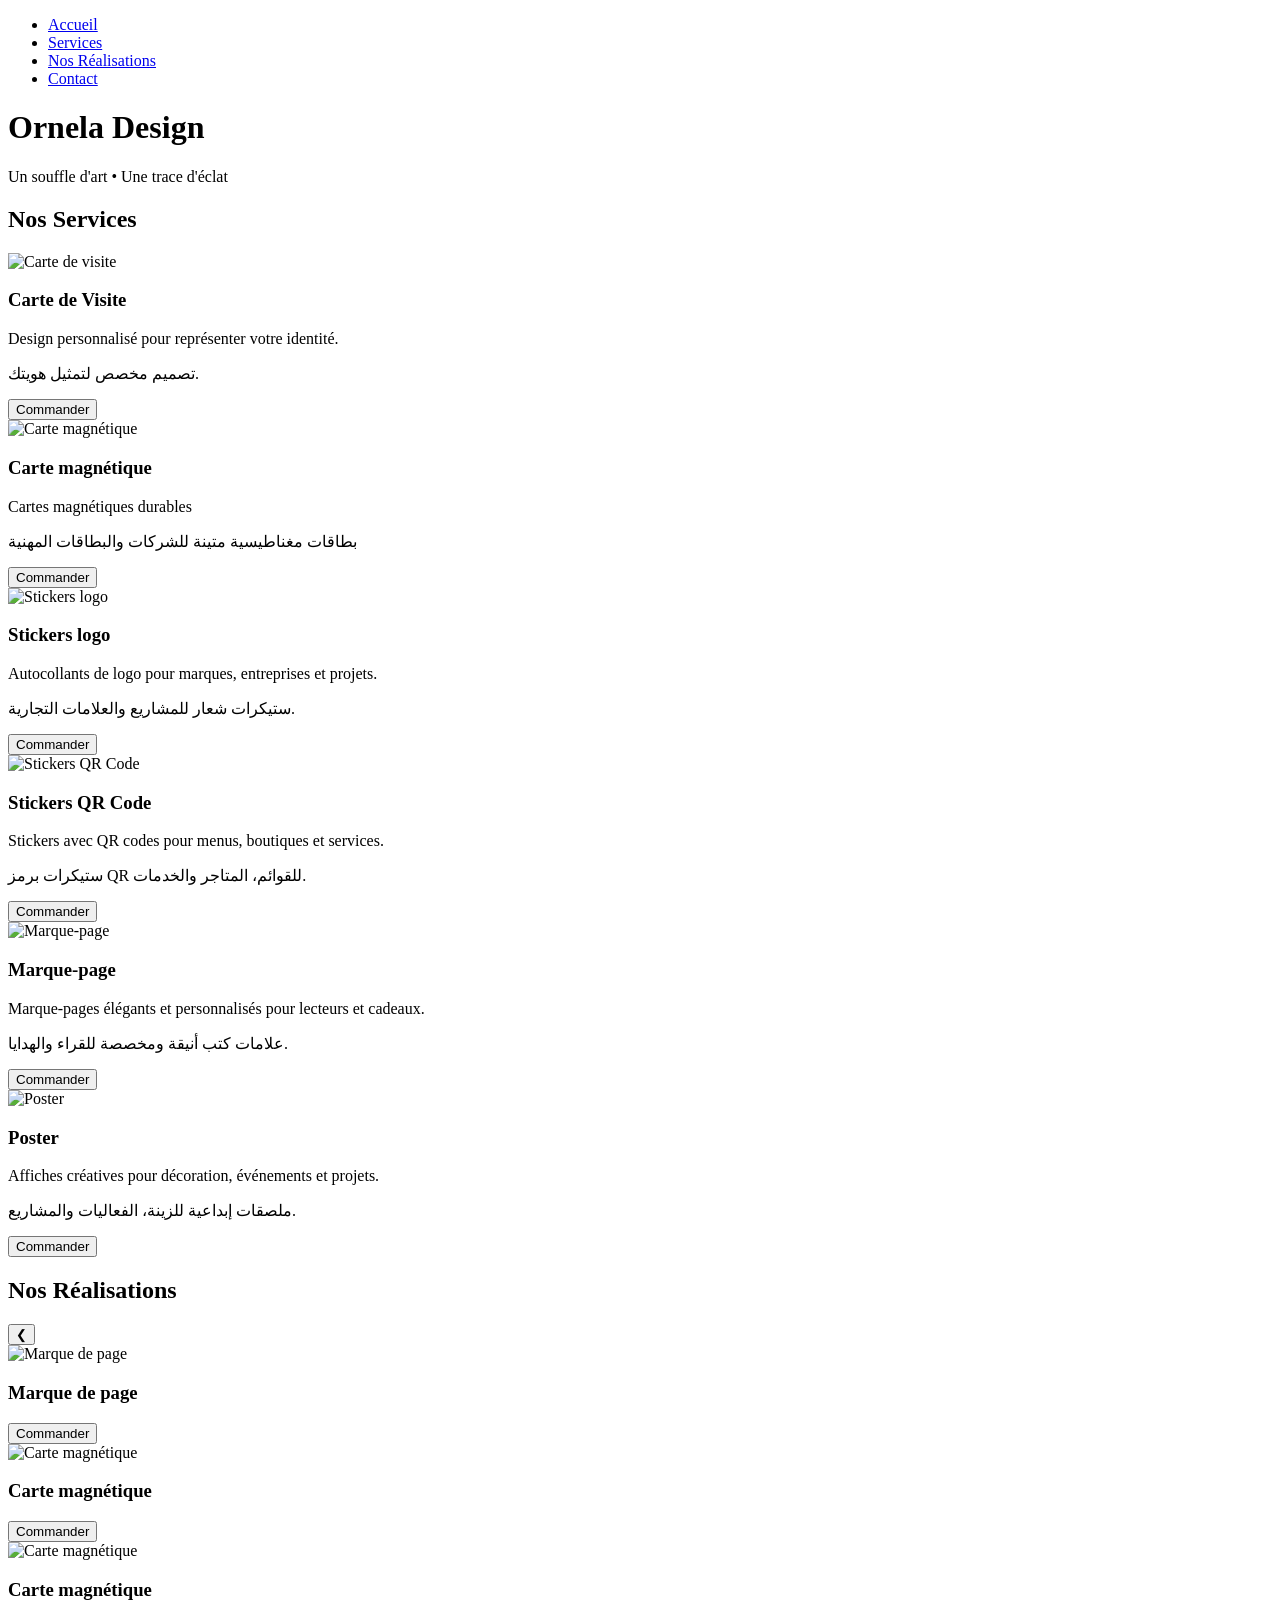
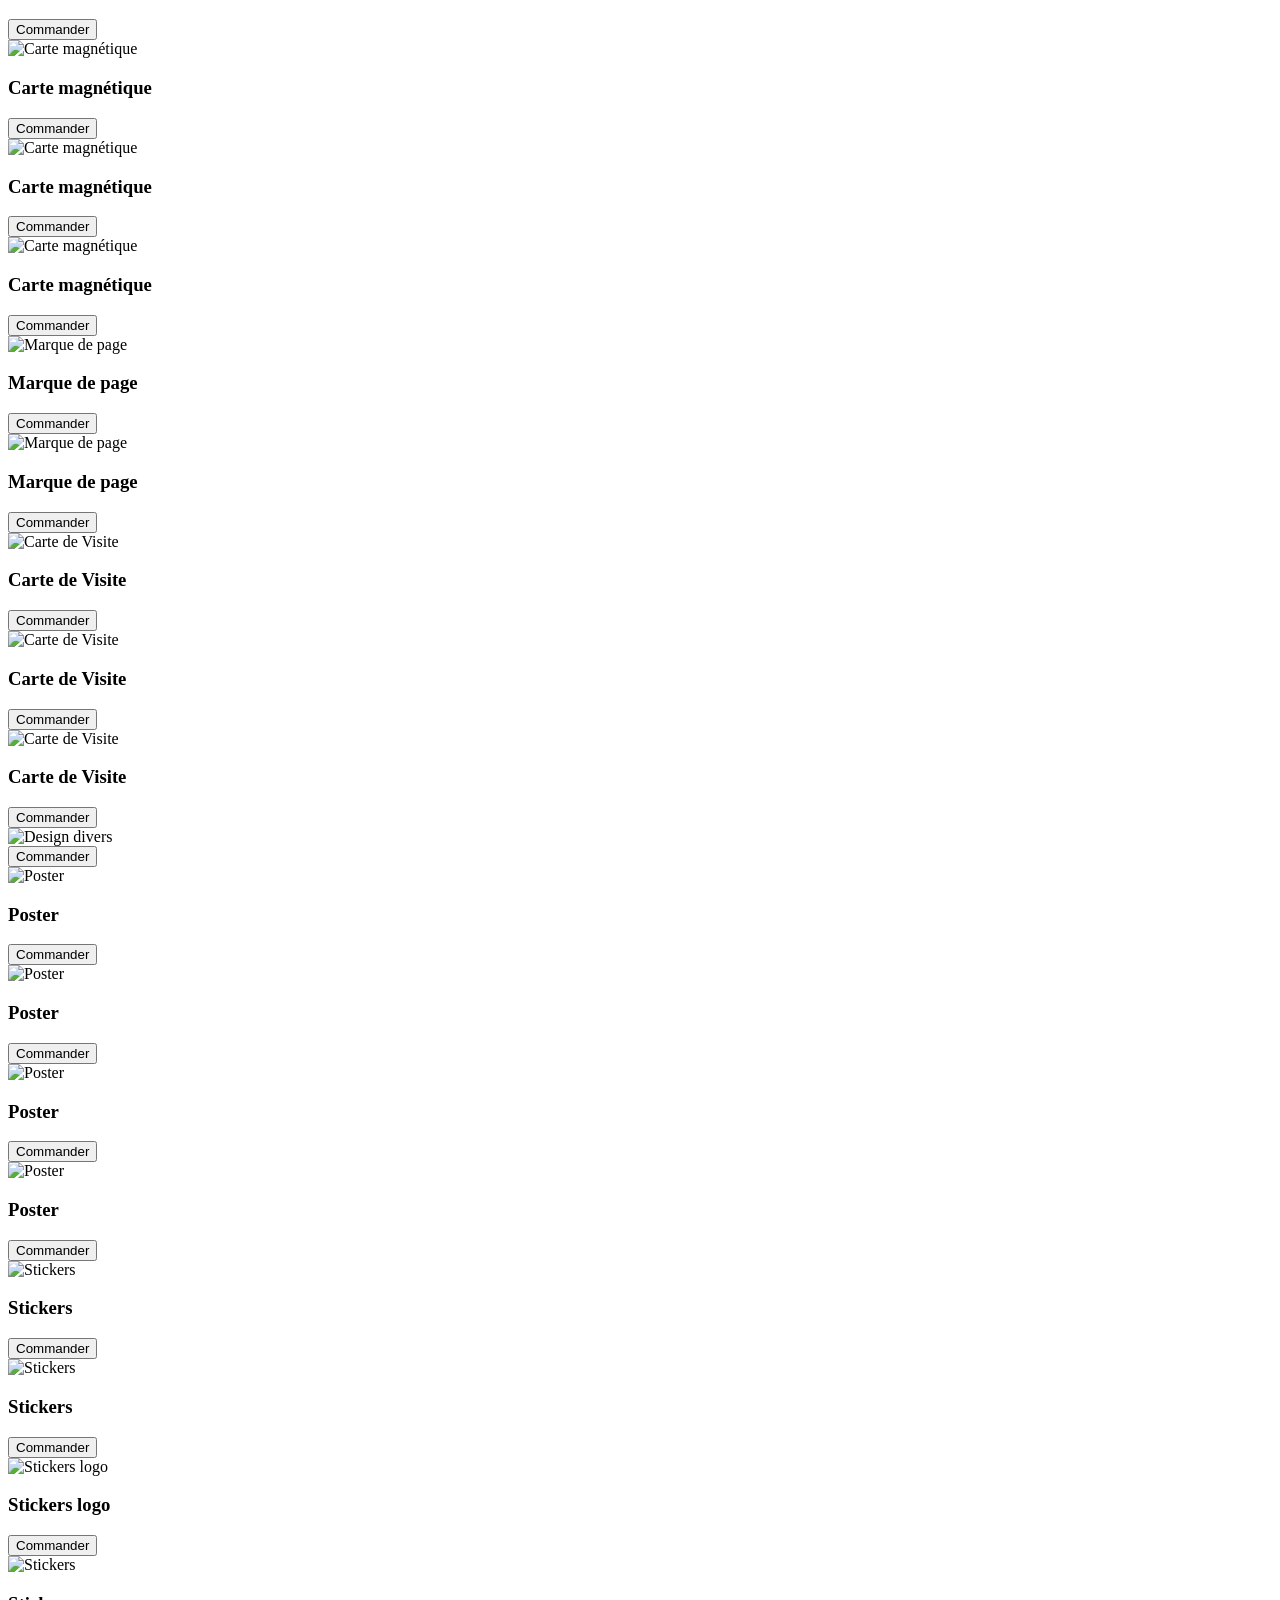
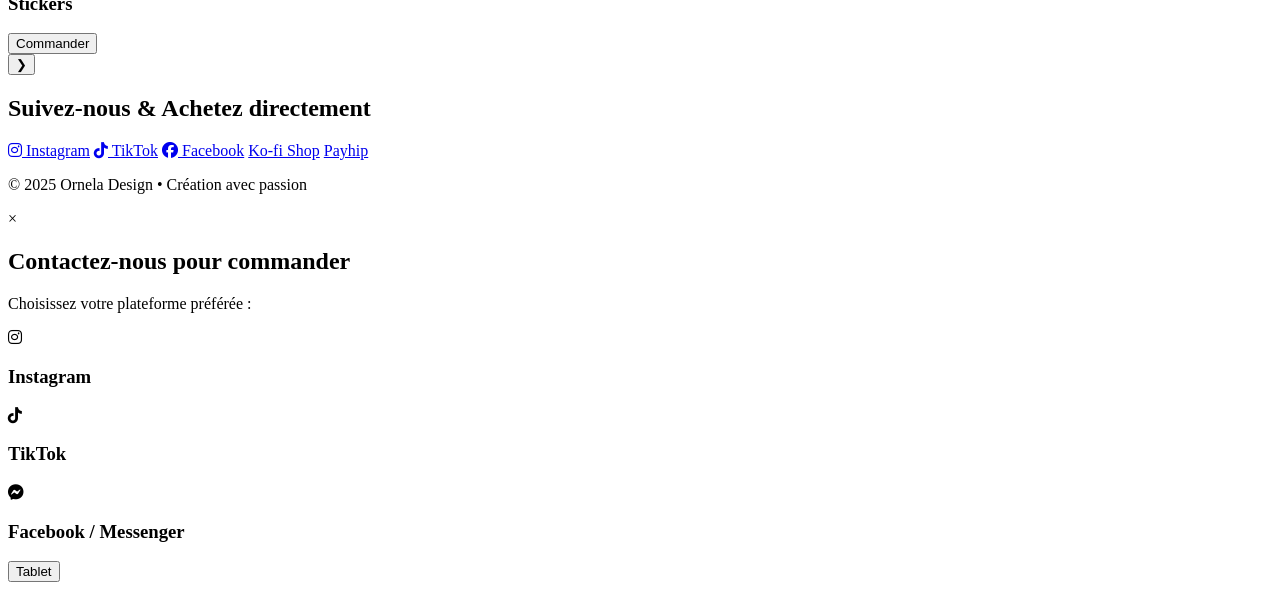
==== index.html @ 432e9a8a "Add files via upload" ====
<!DOCTYPE html>
<html lang="fr">
<head>
    <meta charset="UTF-8">

    <meta name="viewport" content="width=device-width, initial-scale=1.0">
    <title>Ornela Design</title>
    <link rel="icon" type="image/svg+xml" href="img/logo-icon.svg">
    <link rel="stylesheet" href="https://cdnjs.cloudflare.com/ajax/libs/font-awesome/6.5.1/css/all.min.css">
    <link href="https://fonts.googleapis.com/css2?family=Poppins:wght@300;400;500;600;700&display=swap" rel="stylesheet">
   <link href="assets/style.css" rel="stylesheet">
   <link href="assets/tablet.css" rel="stylesheet">

</head>
<body>

    <!-- Curseur personnalisé -->
    <div class="cursor"></div>
    <div class="cursor-follower"></div>

    <!-- Fond animé dynamique -->
    <div class="animated-bg">
        <div class="bubble"></div>
        <div class="bubble"></div>
        <div class="bubble"></div>
        <div class="bubble"></div>
        <div class="bubble"></div>
        <div class="bubble"></div>
        <div class="bubble"></div>
        <div class="bubble"></div>
    </div>

    <nav>
        <ul>
            <li><a href="#accueil">Accueil</a></li>
            <li><a href="#services">Services</a></li>
            <li><a href="#portfolio">Nos Réalisations</a></li>
            <li><a href="#contact">Contact</a></li>
        </ul>
    </nav>

    <header id="accueil">
        <div class="hero-content">
            <h1>Ornela Design</h1>
            <p>Un souffle d'art • Une trace d'éclat</p>
        </div>
    </header>

    <section id="services">
        <h2 class="section-title">Nos Services</h2>
        <div class="services-grid">
            <div class="service-card">
                <img src="img/carte.png" alt="Carte de visite">
                <h3>Carte de Visite</h3>
                <p>Design personnalisé pour représenter votre identité.</p>
                <p>تصميم مخصص لتمثيل هويتك.</p>
                <button class="order-btn-service" onclick="openOrder()">Commander</button>
            </div>
            <div class="service-card">
                <img src="img/5.png" alt="Carte magnétique">
                <h3>Carte magnétique</h3>
                <p>Cartes magnétiques durables</p>
                <p>بطاقات مغناطيسية متينة للشركات والبطاقات المهنية</p>
                <button class="order-btn-service" onclick="openOrder()">Commander</button>
            </div>
            <div class="service-card">
                <img src="img/20.png" alt="Stickers logo">
                <h3>Stickers logo</h3>
                <p>Autocollants de logo pour marques, entreprises et projets.</p>
                <p>ستيكرات شعار للمشاريع والعلامات التجارية.</p>
                <button class="order-btn-service" onclick="openOrder()">Commander</button>
            </div>
            <div class="service-card">
                <img src="img/13.png" alt="Stickers QR Code">
                <h3>Stickers QR Code</h3>
                <p>Stickers avec QR codes pour menus, boutiques et services.</p>
                <p>ستيكرات برمز QR للقوائم، المتاجر والخدمات.</p>
                <button class="order-btn-service" onclick="openOrder()">Commander</button>
            </div>
            <div class="service-card">
                <img src="img/9.png" alt="Marque-page">
                <h3>Marque-page</h3>
                <p>Marque-pages élégants et personnalisés pour lecteurs et cadeaux.</p>
                <p>علامات كتب أنيقة ومخصصة للقراء والهدايا.</p>
                <button class="order-btn-service" onclick="openOrder()">Commander</button>
            </div>
            <div class="service-card">
                <img src="img/16.png" alt="Poster">
                <h3>Poster</h3>
                <p>Affiches créatives pour décoration, événements et projets.</p>
                <p>ملصقات إبداعية للزينة، الفعاليات والمشاريع.</p>
                <button class="order-btn-service" onclick="openOrder()">Commander</button>
            </div>
        </div>
    </section>

    <section id="portfolio">
    <h2 class="section-title">Nos Réalisations</h2>
    <div class="portfolio-wrapper">
        <button class="slide-btn left" onclick="slideLeft()">❮</button>
        <div class="portfolio-container" id="portfolioContainer">
            
            <div class="gallery-item">
                <img src="img/10.png" alt="Marque de page">
                <div class="overlay">
                    <h3>Marque de page</h3>
                    <button class="order-btn" onclick="openOrder()">Commander</button>
                </div>
            </div>

            <div class="gallery-item">
                <img src="img/5.png" alt="Carte magnétique">
                <div class="overlay">
                    <h3>Carte magnétique</h3>
                    <button class="order-btn" onclick="openOrder()">Commander</button>
                </div>
            </div>

            <div class="gallery-item">
                <img src="img/4.png" alt="Carte magnétique">
                <div class="overlay">
                    <h3>Carte magnétique</h3>
                    <button class="order-btn" onclick="openOrder()">Commander</button>
                </div>
            </div>

            <div class="gallery-item">
                <img src="img/2.png" alt="Carte magnétique">
                <div class="overlay">
                    <h3>Carte magnétique</h3>
                    <button class="order-btn" onclick="openOrder()">Commander</button>
                </div>
            </div>

            <div class="gallery-item">
                <img src="img/6.png" alt="Carte magnétique">
                <div class="overlay">
                    <h3>Carte magnétique</h3>
                    <button class="order-btn" onclick="openOrder()">Commander</button>
                </div>
            </div>

            <div class="gallery-item">
                <img src="img/7.png" alt="Carte magnétique">
                <div class="overlay">
                    <h3>Carte magnétique</h3>
                    <button class="order-btn" onclick="openOrder()">Commander</button>
                </div>
            </div>

            <div class="gallery-item">
                <img src="img/8.png" alt="Marque de page">
                <div class="overlay">
                    <h3>Marque de page</h3>
                    <button class="order-btn" onclick="openOrder()">Commander</button>
                </div>
            </div>

            <div class="gallery-item">
                <img src="img/9.png" alt="Marque de page">
                <div class="overlay">
                    <h3>Marque de page</h3>
                    <button class="order-btn" onclick="openOrder()">Commander</button>
                </div>
            </div>

            <div class="gallery-item">
                <img src="img/17.png" alt="Carte de Visite">
                <div class="overlay">
                    <h3>Carte de Visite</h3>
                    <button class="order-btn" onclick="openOrder()">Commander</button>
                </div>
            </div>

            <div class="gallery-item">
                <img src="img/18.png" alt="Carte de Visite">
                <div class="overlay">
                    <h3>Carte de Visite</h3>
                    <button class="order-btn" onclick="openOrder()">Commander</button>
                </div>
            </div>

            <div class="gallery-item">
                <img src="img/3.png" alt="Carte de Visite">
                <div class="overlay">
                    <h3>Carte de Visite</h3>
                    <button class="order-btn" onclick="openOrder()">Commander</button>
                </div>
            </div>

            <div class="gallery-item">
                <img src="img/19.png" alt="Design divers">
                <div class="overlay">
                    <button class="order-btn" onclick="openOrder()">Commander</button>
                </div>
            </div>

            <div class="gallery-item">
                <img src="img/16.png" alt="Poster">
                <div class="overlay">
                    <h3>Poster</h3>
                    <button class="order-btn" onclick="openOrder()">Commander</button>
                </div>
            </div>

            <div class="gallery-item">
                <img src="img/22.png" alt="Poster">
                <div class="overlay">
                    <h3>Poster</h3>
                    <button class="order-btn" onclick="openOrder()">Commander</button>
                </div>
            </div>

            <div class="gallery-item">
                <img src="img/15.png" alt="Poster">
                <div class="overlay">
                    <h3>Poster</h3>
                    <button class="order-btn" onclick="openOrder()">Commander</button>
                </div>
            </div>

            <div class="gallery-item">
                <img src="img/11.png" alt="Poster">
                <div class="overlay">
                    <h3>Poster</h3>
                    <button class="order-btn" onclick="openOrder()">Commander</button>
                </div>
            </div>

            <div class="gallery-item">
                <img src="img/13.png" alt="Stickers">
                <div class="overlay">
                    <h3>Stickers</h3>
                    <button class="order-btn" onclick="openOrder()">Commander</button>
                </div>
            </div>

            <div class="gallery-item">
                <img src="img/14.png" alt="Stickers">
                <div class="overlay">
                    <h3>Stickers</h3>
                    <button class="order-btn" onclick="openOrder()">Commander</button>
                </div>
            </div>

            <div class="gallery-item">
                <img src="img/20.png" alt="Stickers logo">
                <div class="overlay">
                    <h3>Stickers logo</h3>
                    <button class="order-btn" onclick="openOrder()">Commander</button>
                </div>
            </div>

            <div class="gallery-item">
                <img src="img/21.png" alt="Stickers">
                <div class="overlay">
                    <h3>Stickers</h3>
                    <button class="order-btn" onclick="openOrder()">Commander</button>
                </div>
            </div>

        </div>
        <button class="slide-btn right" onclick="slideRight()">❯</button>
    </div>
</section>

    <!-- Section Réseaux sociaux + Boutiques (avant le footer) -->
    <section class="pre-footer">
        <h2 class="section-title">Suivez-nous & Achetez directement</h2>
        <div class="social-shops">
            <a href="https://instagram.com/orneladesign" target="_blank"><i class="fab fa-instagram"></i> Instagram</a>
            <a href="https://tiktok.com/@orneladesign" target="_blank"><i class="fab fa-tiktok"></i> TikTok</a>
            <a href="https://facebook.com/orneladesign" target="_blank"><i class="fab fa-facebook"></i> Facebook</a>
            <a href="https://ko-fi.com/orneladesign" target="_blank" class="shop-btn kofi">Ko-fi Shop</a>
            <a href="https://payhip.com/orneladesign" target="_blank" class="shop-btn payhip">Payhip</a>
        </div>
    </section>

    <footer id="contact">
        <p>© 2025 Ornela Design • Création avec passion</p>
    </footer>

    <!-- Modale de commande -->
    <div id="orderModal">
        <div class="modal-overlay" onclick="closeOrder()"></div>
        <div class="modal-content">
            <span class="close-modal" onclick="closeOrder()">×</span>
            <h2>Contactez-nous pour commander</h2>
            <p>Choisissez votre plateforme préférée :</p>
            <div class="social-grid">
                <div class="social-card" onclick="window.open('https://instagram.com/orneladesign', '_blank')">
                    <i class="fab fa-instagram"></i>
                    <h3>Instagram</h3>
                </div>
                <div class="social-card" onclick="window.open('https://tiktok.com/@orneladesign', '_blank')">
                    <i class="fab fa-tiktok"></i>
                    <h3>TikTok</h3>
                </div>
                <div class="social-card" onclick="window.open('https://m.me/orneladesign', '_blank')">
                    <i class="fab fa-facebook-messenger"></i>
                    <h3>Facebook / Messenger</h3>
                </div>
            </div>
        </div>
    </div>

    <!-- Boutons de preview responsive (optionnel) -->
 <button class="tablet-btn" id="toggleTablet">Tablet</button>

    <script src="assets/script.js"></script>
</body>
</html>
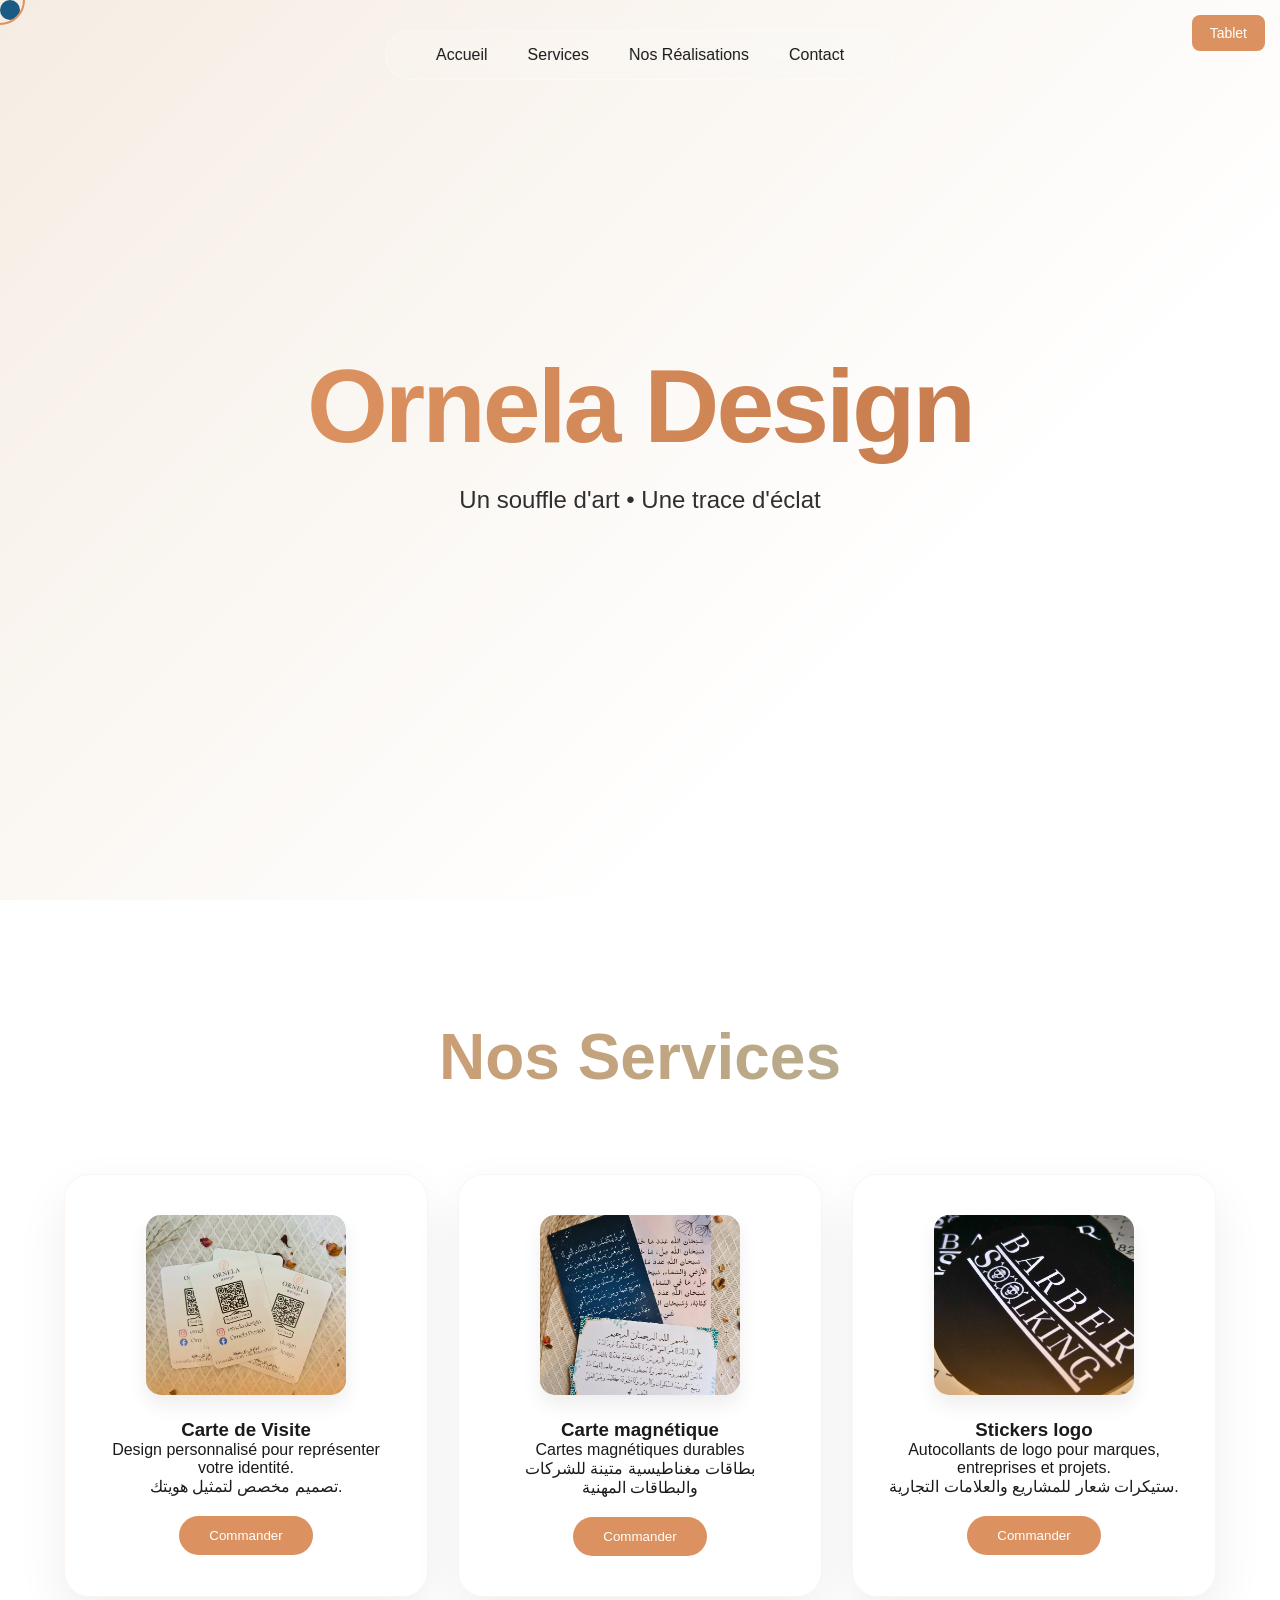
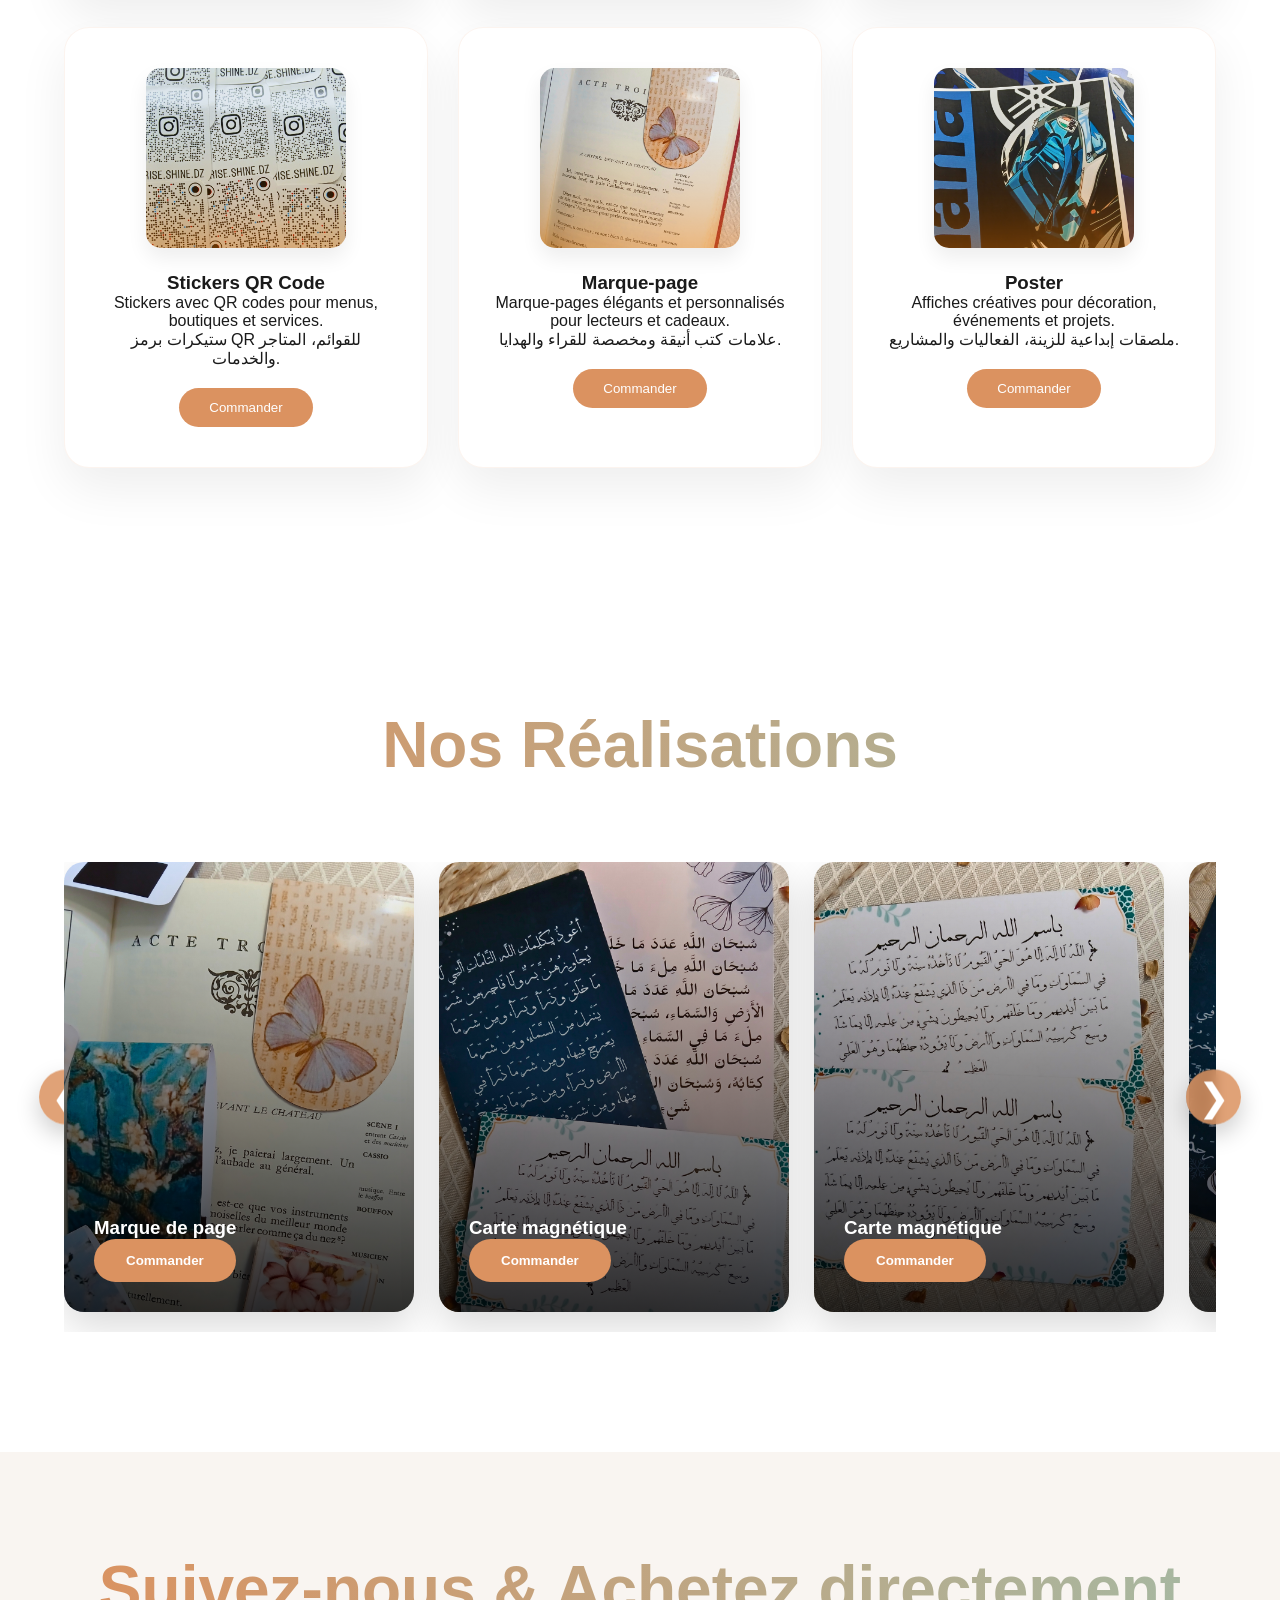
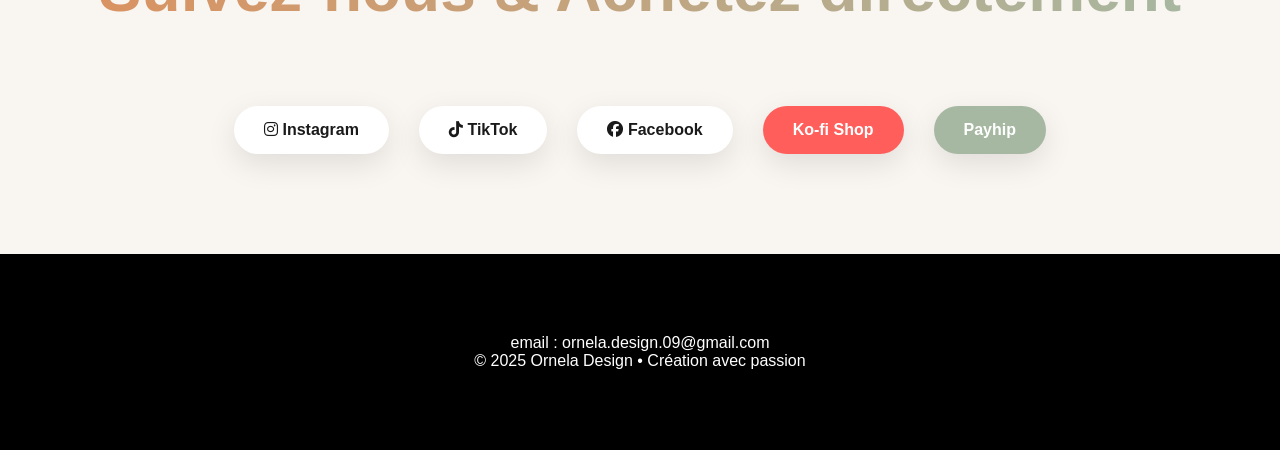
==== commit 4a316bb3: "index.html" ====
--- a/index.html
+++ b/index.html
@@ -268,15 +268,16 @@
     <section class="pre-footer">
         <h2 class="section-title">Suivez-nous & Achetez directement</h2>
         <div class="social-shops">
-            <a href="https://instagram.com/orneladesign" target="_blank"><i class="fab fa-instagram"></i> Instagram</a>
-            <a href="https://tiktok.com/@orneladesign" target="_blank"><i class="fab fa-tiktok"></i> TikTok</a>
-            <a href="https://facebook.com/orneladesign" target="_blank"><i class="fab fa-facebook"></i> Facebook</a>
+            <a href="https://www.instagram.com/ornela.design?igsh=MTNsM29qN3FxYmFqdA==" target="_blank"><i class="fab fa-instagram"></i> Instagram</a>
+            <a href="https://www.tiktok.com/@ornllo0?_r=1&_t=ZS-91Yr2eVnsJt" target="_blank"><i class="fab fa-tiktok"></i> TikTok</a>
+            <a href="https://www.facebook.com/profile.php?id=61583125166285" target="_blank"><i class="fab fa-facebook"></i> Facebook</a>
             <a href="https://ko-fi.com/orneladesign" target="_blank" class="shop-btn kofi">Ko-fi Shop</a>
-            <a href="https://payhip.com/orneladesign" target="_blank" class="shop-btn payhip">Payhip</a>
+            <a href="https://payhip.com/u1763258640984846728383" target="_blank" class="shop-btn payhip">Payhip</a>
         </div>
     </section>
 
     <footer id="contact">
+        <p>email : ornela.design.09@gmail.com</p>
         <p>© 2025 Ornela Design • Création avec passion</p>
     </footer>
 
@@ -288,15 +289,15 @@
             <h2>Contactez-nous pour commander</h2>
             <p>Choisissez votre plateforme préférée :</p>
             <div class="social-grid">
-                <div class="social-card" onclick="window.open('https://instagram.com/orneladesign', '_blank')">
+                <div class="social-card" onclick="window.open('https://www.instagram.com/ornela.design?igsh=MTNsM29qN3FxYmFqdA==', '_blank')">
                     <i class="fab fa-instagram"></i>
                     <h3>Instagram</h3>
                 </div>
-                <div class="social-card" onclick="window.open('https://tiktok.com/@orneladesign', '_blank')">
+                <div class="social-card" onclick="window.open('https://www.tiktok.com/@ornllo0?_r=1&_t=ZS-91Yr4Ai5Ui9', '_blank')">
                     <i class="fab fa-tiktok"></i>
                     <h3>TikTok</h3>
                 </div>
-                <div class="social-card" onclick="window.open('https://m.me/orneladesign', '_blank')">
+                <div class="social-card" onclick="window.open('https://www.facebook.com/profile.php?id=61583125166285', '_blank')">
                     <i class="fab fa-facebook-messenger"></i>
                     <h3>Facebook / Messenger</h3>
                 </div>
@@ -309,4 +310,5 @@
 
     <script src="assets/script.js"></script>
 </body>
-</html>+
+</html>
--- a/assets/style.css
+++ b/assets/style.css
@@ -0,0 +1,333 @@
+:root {
+    --bg: #fffefb;
+    --text: #1a1a1a;
+    --primary: #DB9260;
+    --light: #F5EDE3;
+    --green: #A6B8A2;
+    --dark: #000000;
+}
+
+* { margin: 0; padding: 0; box-sizing: border-box; }
+
+body {
+    font-family: 'Poppins', sans-serif;
+    background: #fff;
+    color: var(--text);
+    overflow-x: hidden;
+    cursor: none;
+    min-height: 100vh;
+    position: relative;
+}
+
+/* Fond animé dynamique */
+.animated-bg {
+    position: fixed;
+    top: 0; left: 0; width: 100%; height: 100%;
+    pointer-events: none;
+    z-index: -1;
+}
+.bubble {
+    position: absolute;
+    background: linear-gradient(135deg, rgba(219,146,96,0.1), rgba(166,184,162,0.1));
+    border-radius: 50%;
+    animation: float 15s infinite linear;
+}
+.bubble:nth-child(1) { width: 200px; height: 200px; left: 10%; animation-delay: 0s; }
+.bubble:nth-child(2) { width: 300px; height: 300px; left: 80%; animation-delay: 5s; }
+.bubble:nth-child(3) { width: 150px; height: 150px; left: 50%; animation-delay: 8s; }
+.bubble:nth-child(4) { width: 250px; height: 250px; left: 20%; animation-delay: 12s; }
+.bubble:nth-child(5) { width: 180px; height: 180px; left: 70%; animation-delay: 3s; }
+.bubble:nth-child(6) { width: 220px; height: 220px; left: 40%; animation-delay: 10s; }
+@keyframes float {
+    0% { transform: translateY(100vh) rotate(0deg); opacity: 0; }
+    10% { opacity: 1; }
+    90% { opacity: 1; }
+    100% { transform: translateY(-100px) rotate(360deg); opacity: 0; }
+}
+
+/* Curseur personnalisé */
+.cursor, .cursor-follower { position: fixed; pointer-events: none; z-index: 9999; }
+.cursor { width: 20px; height: 20px; background: var(--primary); border-radius: 50%; mix-blend-mode: difference; }
+.cursor-follower { width: 50px; height: 50px; border: 2px solid var(--primary); border-radius: 50%; transition: all 0.3s ease; transform: translate(-50%, -50%); }
+
+/* Header & Nav */
+header { height: 100vh; background: linear-gradient(135deg, #F5EDE3 0%, #fff 70%); display: flex; align-items: center; justify-content: center; text-align: center; }
+.hero-content h1 { font-size: 6.5rem; font-weight: 700; background: linear-gradient(90deg, var(--primary), #c87d4e); -webkit-background-clip: text; -webkit-text-fill-color: transparent; letter-spacing: -3px; }
+.hero-content p { font-size: 1.5rem; max-width: 700px; margin: 20px auto 40px; opacity: 0.9; }
+
+nav { position: fixed; top: 30px; left: 50%; transform: translateX(-50%); background: rgba(255,255,255,0.15); backdrop-filter: blur(20px); padding: 15px 50px; border-radius: 50px; z-index: 1000; border: 1px solid rgba(255,255,255,0.3); }
+nav ul { display: flex; gap: 40px; list-style: none; }
+nav a { color: var(--text); text-decoration: none; font-weight: 500; transition: 0.3s; }
+nav a:hover { color: var(--primary); }
+
+section { padding: 120px 5%; max-width: 1400px; margin: 0 auto; }
+.section-title { text-align: center; font-size: 4rem; margin-bottom: 80px; background: linear-gradient(90deg, var(--primary), var(--green)); -webkit-background-clip: text; -webkit-text-fill-color: transparent; }
+
+/* Services */
+.services-grid { display: grid; grid-template-columns: repeat(auto-fit, minmax(300px, 1fr)); gap: 30px; }
+.service-card { background: white; padding: 40px 30px; border-radius: 25px; text-align: center; box-shadow: 0 20px 50px rgba(0,0,0,0.07); transition: all 0.5s; border: 1px solid rgba(219,146,96,0.1); }
+.service-card:hover { transform: translateY(-20px) scale(1.03); box-shadow: 0 30px 80px rgba(219,146,96,0.2); }
+.service-card img { width: 100%; max-width: 200px; height: 180px; object-fit: cover; border-radius: 15px; margin-bottom: 20px; box-shadow: 0 10px 20px rgba(0,0,0,0.07); }
+.order-btn-service { margin-top: 20px; padding: 12px 30px; background: var(--primary); color: white; border: none; border-radius: 50px; cursor: pointer; }
+
+/* Portfolio */
+.portfolio-container { display: flex; gap: 25px; overflow-x: auto; scroll-behavior: smooth; padding-bottom: 20px; }
+.portfolio-container::-webkit-scrollbar { display: none; }
+.gallery-item { min-width: 350px; height: 450px; border-radius: 20px; overflow: hidden; position: relative; box-shadow: 0 15px 40px rgba(0,0,0,0.15); }
+.gallery-item img { width: 100%; height: 100%; object-fit: cover; transition: transform 0.8s ease; }
+.gallery-item:hover img { transform: scale(1.15); }
+.overlay { position: absolute; inset: 0; background: linear-gradient(transparent, rgba(0,0,0,0.8)); display: flex; flex-direction: column; justify-content: end; padding: 30px; color: white; }
+.order-btn { padding: 14px 32px; background: var(--primary); color: white; border: none; border-radius: 50px; font-weight: 600; cursor: pointer; align-self: flex-start; }
+
+/* Pre-footer réseaux + shops */
+.pre-footer { padding: 100px 5%; text-align: center; background: #f9f5f1; }
+.social-shops { display: flex; justify-content: center; gap: 30px; flex-wrap: wrap; margin-top: 40px; }
+.social-shops a { padding: 15px 30px; background: white; border-radius: 50px; text-decoration: none; color: var(--text); font-weight: 600; box-shadow: 0 10px 30px rgba(0,0,0,0.1); transition: 0.3s; }
+.social-shops a:hover { transform: translateY(-10px); }
+.shop-btn.kofi { background: #FF5E5B; color: white; }
+.shop-btn.payhip { background: #A6B8A2; color: white; }
+
+/* Footer */
+footer { background: var(--dark); color: white; text-align: center; padding: 80px 5%; }
+
+/* Modale */
+#orderModal { position: fixed; top: 0; left: 0; width: 100%; height: 100%; background: rgba(0,0,0,0.9); z-index: 9999; display: none; align-items: center; justify-content: center; }
+.modal-overlay { position: absolute; inset: 0; }
+.modal-content { background: white; padding: 60px; border-radius: 30px; text-align: center; position: relative; max-width: 500px; width: 90%; }
+.close-modal { position: absolute; top: 20px; right: 30px; font-size: 3rem; cursor: pointer; }
+.social-grid { display: grid; grid-template-columns: 1fr 1fr 1fr; gap: 20px; margin-top: 40px; }
+.social-card { padding: 30px; background: #f8f8f8; border-radius: 20px; cursor: pointer; transition: 0.3s; }
+.social-card:hover { background: var(--primary); color: white; transform: translateY(-10px); }
+.social-card i { font-size: 3rem; margin-bottom: 15px; }
+
+/* Boutons preview responsive */
+.preview-controls {
+    position: fixed;
+    bottom: 20px;
+    right: 20px;
+    background: white;
+    padding: 10px;
+    border-radius: 50px;
+    box-shadow: 0 10px 30px rgba(0,0,0,0.2);
+    z-index: 10000;
+}
+.preview-controls button {
+    padding: 8px 15px;
+    margin: 0 5px;
+    border: none;
+    background: var(--primary);
+    color: white;
+    border-radius: 30px;
+    cursor: pointer;
+}
+
+/* Responsive */
+@media (max-width: 768px) {
+    .hero-content h1 { font-size: 4rem; }
+    .section-title { font-size: 3rem; }
+    nav ul { gap: 20px; font-size: 0.9rem; }
+    .gallery-item { min-width: 280px; height: 350px; }
+}
+/* Bouton version tablette (placer en haut à droite) */
+.tablet-btn {
+    position: fixed;     
+    top: 15px;           
+    right: 15px;       
+    padding: 10px 18px;
+    background: #DB9260;  
+    color: white;
+    border: none;
+    border-radius: 8px;
+    font-size: 14px;
+    cursor: pointer;
+    z-index: 9999;       
+    transition: 0.3s ease;
+}
+
+.tablet-btn:hover {
+    opacity: 0.9;
+}
+
+/* ================================
+   TABLET MODE 
+   ================================ */
+body.tablet-mode .hero-content h1 {
+    font-size: 4rem;
+}
+
+body.tablet-mode .hero-content p {
+    font-size: 1.2rem;
+    max-width: 600px;
+}
+
+body.tablet-mode nav {
+    padding: 12px 35px;
+}
+
+body.tablet-mode nav ul {
+    gap: 20px;
+    font-size: 0.9rem;
+}
+
+body.tablet-mode section {
+    padding: 80px 5%;
+}
+
+body.tablet-mode .section-title {
+    font-size: 3rem;
+    margin-bottom: 60px;
+}
+
+/* Services */
+body.tablet-mode .services-grid {
+    grid-template-columns: repeat(auto-fit, minmax(250px, 1fr));
+    gap: 25px;
+}
+
+body.tablet-mode .service-card {
+    padding: 30px 20px;
+}
+
+body.tablet-mode .service-card img {
+    max-width: 160px;
+    height: 150px;
+}
+
+/* Portfolio */
+body.tablet-mode .portfolio-container {
+    gap: 20px;
+    padding-bottom: 15px;
+}
+
+body.tablet-mode .gallery-item {
+    min-width: 280px;
+    height: 350px;
+}
+
+body.tablet-mode .overlay {
+    padding: 20px;
+}
+
+body.tablet-mode .order-btn {
+    padding: 12px 28px;
+    font-size: 0.9rem;
+}
+
+/* Pre-footer */
+body.tablet-mode .pre-footer {
+    padding: 70px 5%;
+}
+
+body.tablet-mode .social-shops {
+    gap: 20px;
+}
+
+body.tablet-mode .social-shops a {
+    padding: 12px 25px;
+    font-size: 0.9rem;
+}
+
+/* Footer */
+body.tablet-mode footer {
+    padding: 60px 5%;
+}
+
+/* Modale */
+body.tablet-mode .modal-content {
+    padding: 40px;
+    max-width: 420px;
+}
+
+body.tablet-mode .close-modal {
+    font-size: 2.5rem;
+}
+
+body.tablet-mode .social-grid {
+    grid-template-columns: 1fr 1fr;
+    gap: 15px;
+}
+
+body.tablet-mode .social-card {
+    padding: 20px;
+}
+
+body.tablet-mode .social-card i {
+    font-size: 2.5rem;
+}
+
+/* Preview Controls */
+body.tablet-mode .preview-controls {
+    bottom: 15px;
+    right: 15px;
+    padding: 8px;
+}
+
+body.tablet-mode .preview-controls button {
+    padding: 6px 12px;
+    font-size: 0.85rem;
+}
+/* Wrapper du portfolio */
+.portfolio-wrapper {
+    position: relative;
+    display: flex;
+    align-items: center;
+}
+
+/* Boutons de navigation */
+.slide-btn {
+    position: absolute;
+    top: 50%;
+    transform: translateY(-50%);
+    background: rgba(219,146,96,0.85);
+    color: white;
+    border: none;
+    font-size: 2.4rem;
+    width: 55px;
+    height: 55px;
+    border-radius: 50%;
+    cursor: pointer;
+    display: flex;
+    align-items: center;
+    justify-content: center;
+    box-shadow: 0 10px 25px rgba(0,0,0,0.2);
+    transition: 0.25s ease;
+    backdrop-filter: blur(6px);
+}
+
+/* Effet au hover */
+.slide-btn:hover {
+    transform: translateY(-50%) scale(1.15);
+    background: var(--primary);
+}
+
+/* Bouton gauche */
+.slide-btn.left {
+    left: -25px;
+}
+
+/* Bouton droit */
+.slide-btn.right {
+    right: -25px;
+}
+
+/* Responsive : tablette */
+@media (max-width: 900px) {
+    .slide-btn {
+        width: 45px;
+        height: 45px;
+        font-size: 1.8rem;
+    }
+    .slide-btn.left { left: -10px; }
+    .slide-btn.right { right: -10px; }
+}
+
+/* Responsive : téléphone */
+@media (max-width: 600px) {
+    .slide-btn {
+        width: 40px;
+        height: 40px;
+        font-size: 1.6rem;
+    }
+    .slide-btn.left { left: 0; }
+    .slide-btn.right { right: 0; }
+}
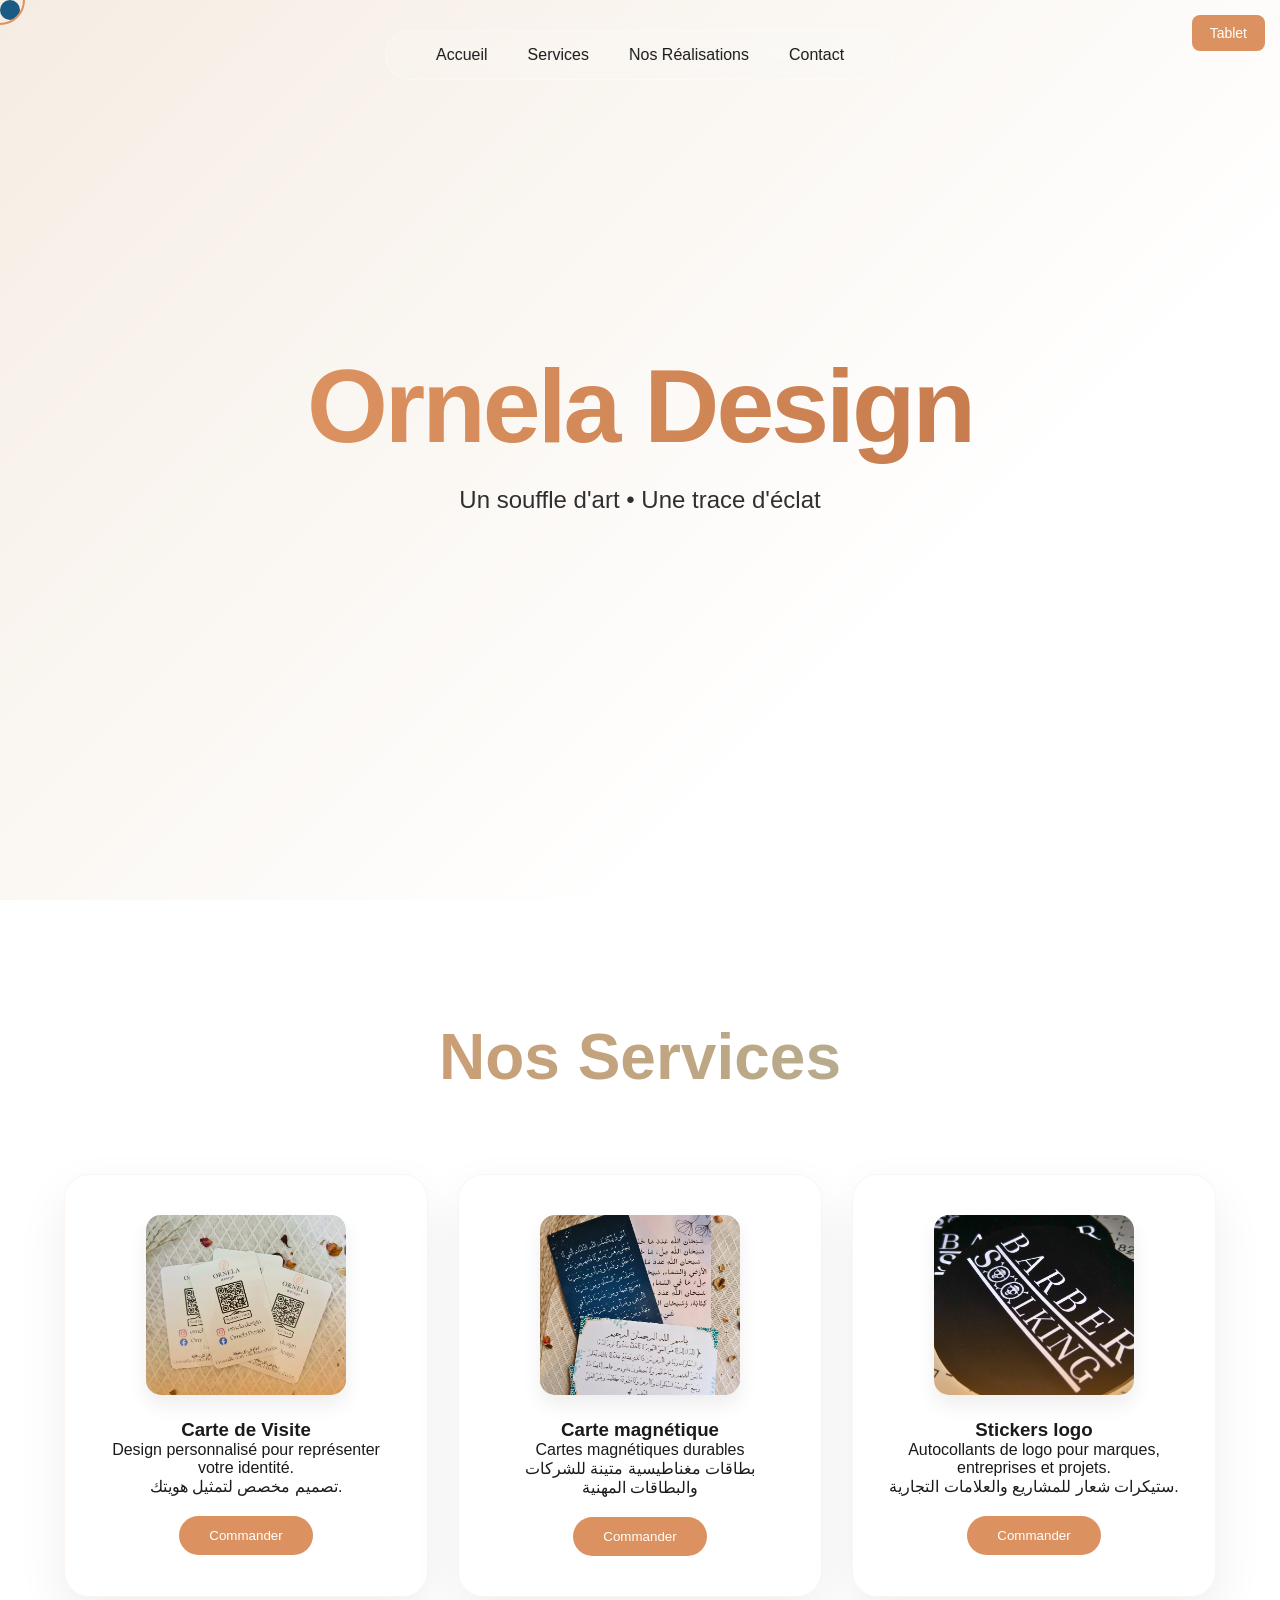
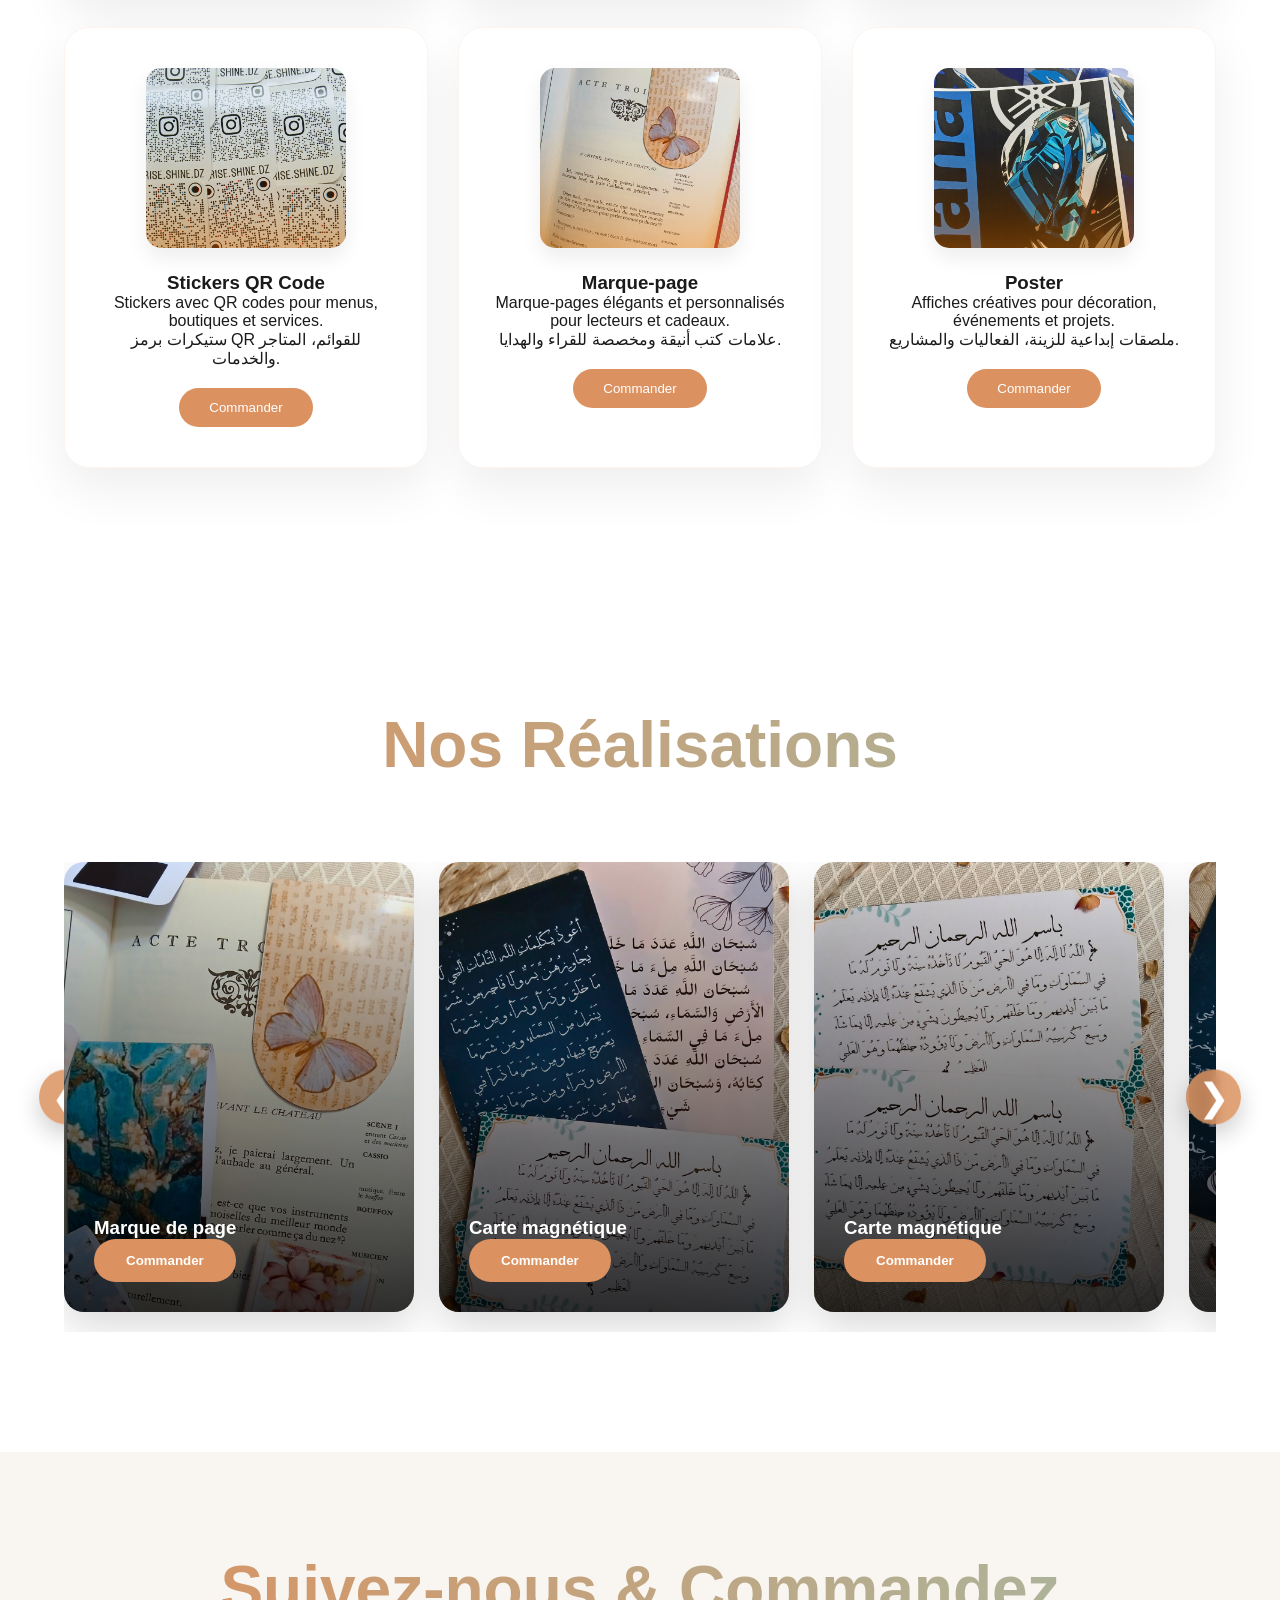
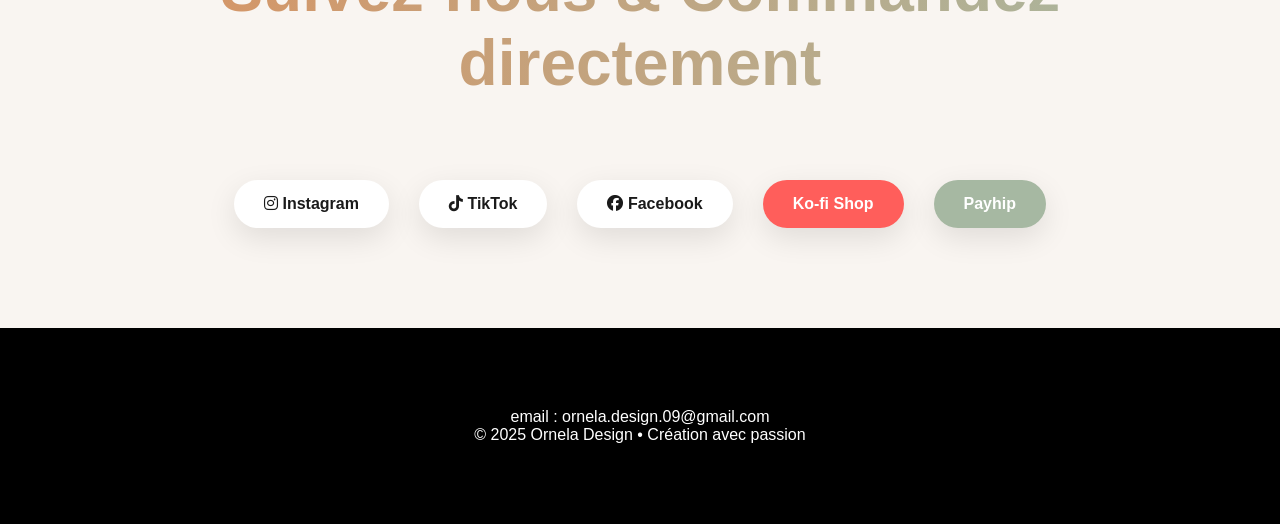
==== commit 470730c9: "index.html" ====
--- a/index.html
+++ b/index.html
@@ -266,7 +266,7 @@
 
     <!-- Section Réseaux sociaux + Boutiques (avant le footer) -->
     <section class="pre-footer">
-        <h2 class="section-title">Suivez-nous & Achetez directement</h2>
+        <h2 class="section-title">Suivez-nous & Commandez directement</h2>
         <div class="social-shops">
             <a href="https://www.instagram.com/ornela.design?igsh=MTNsM29qN3FxYmFqdA==" target="_blank"><i class="fab fa-instagram"></i> Instagram</a>
             <a href="https://www.tiktok.com/@ornllo0?_r=1&_t=ZS-91Yr2eVnsJt" target="_blank"><i class="fab fa-tiktok"></i> TikTok</a>
@@ -312,3 +312,4 @@
 </body>
 
 </html>
+
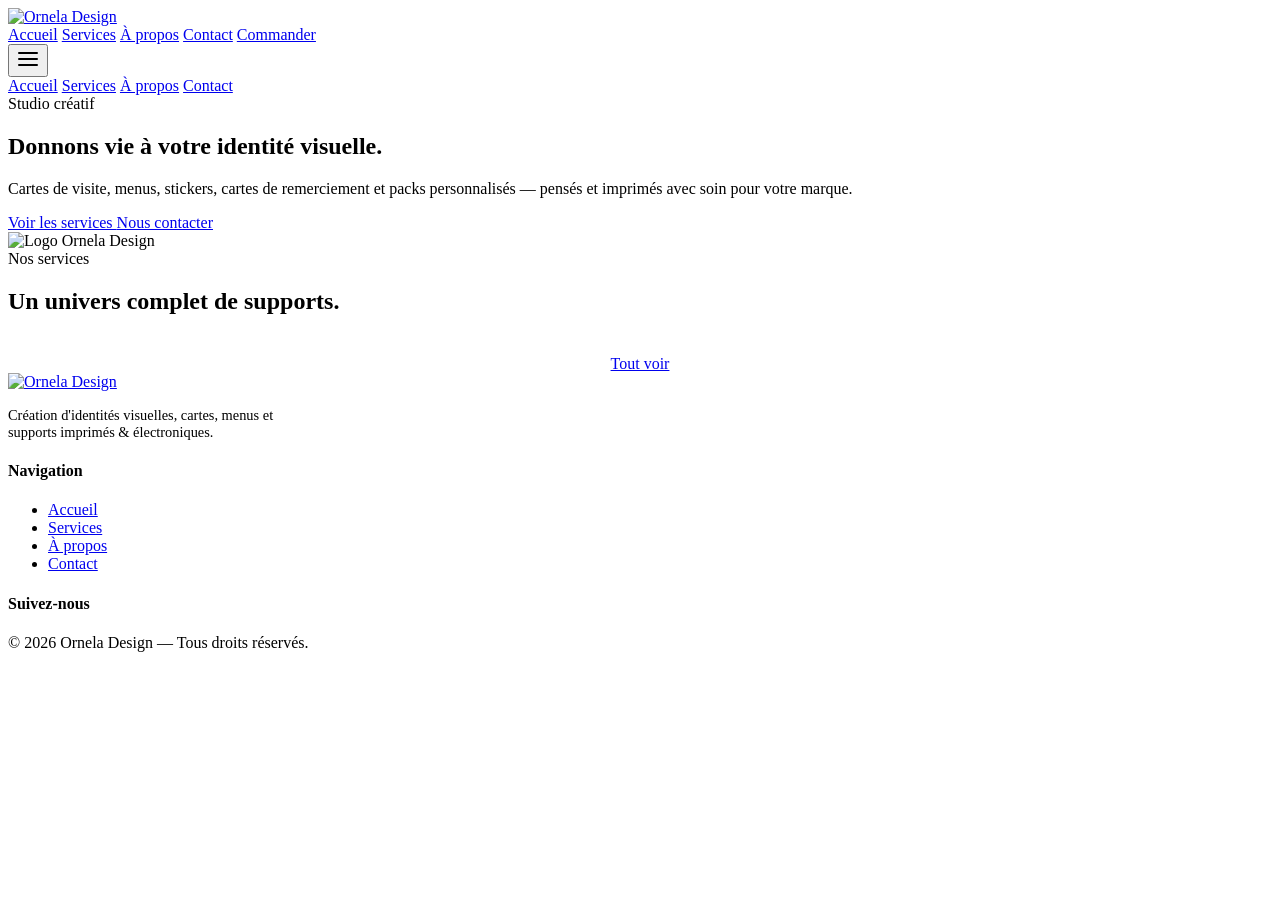
==== commit 907ad58c: "Add files via upload" ====
--- a/index.html
+++ b/index.html
@@ -1,315 +1,87 @@
-<!DOCTYPE html>
-<html lang="fr">
-<head>
-    <meta charset="UTF-8">
-
-    <meta name="viewport" content="width=device-width, initial-scale=1.0">
-    <title>Ornela Design</title>
-    <link rel="icon" type="image/svg+xml" href="img/logo-icon.svg">
-    <link rel="stylesheet" href="https://cdnjs.cloudflare.com/ajax/libs/font-awesome/6.5.1/css/all.min.css">
-    <link href="https://fonts.googleapis.com/css2?family=Poppins:wght@300;400;500;600;700&display=swap" rel="stylesheet">
-   <link href="assets/style.css" rel="stylesheet">
-   <link href="assets/tablet.css" rel="stylesheet">
-
-</head>
-<body>
-
-    <!-- Curseur personnalisé -->
-    <div class="cursor"></div>
-    <div class="cursor-follower"></div>
-
-    <!-- Fond animé dynamique -->
-    <div class="animated-bg">
-        <div class="bubble"></div>
-        <div class="bubble"></div>
-        <div class="bubble"></div>
-        <div class="bubble"></div>
-        <div class="bubble"></div>
-        <div class="bubble"></div>
-        <div class="bubble"></div>
-        <div class="bubble"></div>
-    </div>
-
-    <nav>
-        <ul>
-            <li><a href="#accueil">Accueil</a></li>
-            <li><a href="#services">Services</a></li>
-            <li><a href="#portfolio">Nos Réalisations</a></li>
-            <li><a href="#contact">Contact</a></li>
-        </ul>
-    </nav>
-
-    <header id="accueil">
-        <div class="hero-content">
-            <h1>Ornela Design</h1>
-            <p>Un souffle d'art • Une trace d'éclat</p>
-        </div>
-    </header>
-
-    <section id="services">
-        <h2 class="section-title">Nos Services</h2>
-        <div class="services-grid">
-            <div class="service-card">
-                <img src="img/carte.png" alt="Carte de visite">
-                <h3>Carte de Visite</h3>
-                <p>Design personnalisé pour représenter votre identité.</p>
-                <p>تصميم مخصص لتمثيل هويتك.</p>
-                <button class="order-btn-service" onclick="openOrder()">Commander</button>
-            </div>
-            <div class="service-card">
-                <img src="img/5.png" alt="Carte magnétique">
-                <h3>Carte magnétique</h3>
-                <p>Cartes magnétiques durables</p>
-                <p>بطاقات مغناطيسية متينة للشركات والبطاقات المهنية</p>
-                <button class="order-btn-service" onclick="openOrder()">Commander</button>
-            </div>
-            <div class="service-card">
-                <img src="img/20.png" alt="Stickers logo">
-                <h3>Stickers logo</h3>
-                <p>Autocollants de logo pour marques, entreprises et projets.</p>
-                <p>ستيكرات شعار للمشاريع والعلامات التجارية.</p>
-                <button class="order-btn-service" onclick="openOrder()">Commander</button>
-            </div>
-            <div class="service-card">
-                <img src="img/13.png" alt="Stickers QR Code">
-                <h3>Stickers QR Code</h3>
-                <p>Stickers avec QR codes pour menus, boutiques et services.</p>
-                <p>ستيكرات برمز QR للقوائم، المتاجر والخدمات.</p>
-                <button class="order-btn-service" onclick="openOrder()">Commander</button>
-            </div>
-            <div class="service-card">
-                <img src="img/9.png" alt="Marque-page">
-                <h3>Marque-page</h3>
-                <p>Marque-pages élégants et personnalisés pour lecteurs et cadeaux.</p>
-                <p>علامات كتب أنيقة ومخصصة للقراء والهدايا.</p>
-                <button class="order-btn-service" onclick="openOrder()">Commander</button>
-            </div>
-            <div class="service-card">
-                <img src="img/16.png" alt="Poster">
-                <h3>Poster</h3>
-                <p>Affiches créatives pour décoration, événements et projets.</p>
-                <p>ملصقات إبداعية للزينة، الفعاليات والمشاريع.</p>
-                <button class="order-btn-service" onclick="openOrder()">Commander</button>
-            </div>
-        </div>
-    </section>
-
-    <section id="portfolio">
-    <h2 class="section-title">Nos Réalisations</h2>
-    <div class="portfolio-wrapper">
-        <button class="slide-btn left" onclick="slideLeft()">❮</button>
-        <div class="portfolio-container" id="portfolioContainer">
-            
-            <div class="gallery-item">
-                <img src="img/10.png" alt="Marque de page">
-                <div class="overlay">
-                    <h3>Marque de page</h3>
-                    <button class="order-btn" onclick="openOrder()">Commander</button>
-                </div>
-            </div>
-
-            <div class="gallery-item">
-                <img src="img/5.png" alt="Carte magnétique">
-                <div class="overlay">
-                    <h3>Carte magnétique</h3>
-                    <button class="order-btn" onclick="openOrder()">Commander</button>
-                </div>
-            </div>
-
-            <div class="gallery-item">
-                <img src="img/4.png" alt="Carte magnétique">
-                <div class="overlay">
-                    <h3>Carte magnétique</h3>
-                    <button class="order-btn" onclick="openOrder()">Commander</button>
-                </div>
-            </div>
-
-            <div class="gallery-item">
-                <img src="img/2.png" alt="Carte magnétique">
-                <div class="overlay">
-                    <h3>Carte magnétique</h3>
-                    <button class="order-btn" onclick="openOrder()">Commander</button>
-                </div>
-            </div>
-
-            <div class="gallery-item">
-                <img src="img/6.png" alt="Carte magnétique">
-                <div class="overlay">
-                    <h3>Carte magnétique</h3>
-                    <button class="order-btn" onclick="openOrder()">Commander</button>
-                </div>
-            </div>
-
-            <div class="gallery-item">
-                <img src="img/7.png" alt="Carte magnétique">
-                <div class="overlay">
-                    <h3>Carte magnétique</h3>
-                    <button class="order-btn" onclick="openOrder()">Commander</button>
-                </div>
-            </div>
-
-            <div class="gallery-item">
-                <img src="img/8.png" alt="Marque de page">
-                <div class="overlay">
-                    <h3>Marque de page</h3>
-                    <button class="order-btn" onclick="openOrder()">Commander</button>
-                </div>
-            </div>
-
-            <div class="gallery-item">
-                <img src="img/9.png" alt="Marque de page">
-                <div class="overlay">
-                    <h3>Marque de page</h3>
-                    <button class="order-btn" onclick="openOrder()">Commander</button>
-                </div>
-            </div>
-
-            <div class="gallery-item">
-                <img src="img/17.png" alt="Carte de Visite">
-                <div class="overlay">
-                    <h3>Carte de Visite</h3>
-                    <button class="order-btn" onclick="openOrder()">Commander</button>
-                </div>
-            </div>
-
-            <div class="gallery-item">
-                <img src="img/18.png" alt="Carte de Visite">
-                <div class="overlay">
-                    <h3>Carte de Visite</h3>
-                    <button class="order-btn" onclick="openOrder()">Commander</button>
-                </div>
-            </div>
-
-            <div class="gallery-item">
-                <img src="img/3.png" alt="Carte de Visite">
-                <div class="overlay">
-                    <h3>Carte de Visite</h3>
-                    <button class="order-btn" onclick="openOrder()">Commander</button>
-                </div>
-            </div>
-
-            <div class="gallery-item">
-                <img src="img/19.png" alt="Design divers">
-                <div class="overlay">
-                    <button class="order-btn" onclick="openOrder()">Commander</button>
-                </div>
-            </div>
-
-            <div class="gallery-item">
-                <img src="img/16.png" alt="Poster">
-                <div class="overlay">
-                    <h3>Poster</h3>
-                    <button class="order-btn" onclick="openOrder()">Commander</button>
-                </div>
-            </div>
-
-            <div class="gallery-item">
-                <img src="img/22.png" alt="Poster">
-                <div class="overlay">
-                    <h3>Poster</h3>
-                    <button class="order-btn" onclick="openOrder()">Commander</button>
-                </div>
-            </div>
-
-            <div class="gallery-item">
-                <img src="img/15.png" alt="Poster">
-                <div class="overlay">
-                    <h3>Poster</h3>
-                    <button class="order-btn" onclick="openOrder()">Commander</button>
-                </div>
-            </div>
-
-            <div class="gallery-item">
-                <img src="img/11.png" alt="Poster">
-                <div class="overlay">
-                    <h3>Poster</h3>
-                    <button class="order-btn" onclick="openOrder()">Commander</button>
-                </div>
-            </div>
-
-            <div class="gallery-item">
-                <img src="img/13.png" alt="Stickers">
-                <div class="overlay">
-                    <h3>Stickers</h3>
-                    <button class="order-btn" onclick="openOrder()">Commander</button>
-                </div>
-            </div>
-
-            <div class="gallery-item">
-                <img src="img/14.png" alt="Stickers">
-                <div class="overlay">
-                    <h3>Stickers</h3>
-                    <button class="order-btn" onclick="openOrder()">Commander</button>
-                </div>
-            </div>
-
-            <div class="gallery-item">
-                <img src="img/20.png" alt="Stickers logo">
-                <div class="overlay">
-                    <h3>Stickers logo</h3>
-                    <button class="order-btn" onclick="openOrder()">Commander</button>
-                </div>
-            </div>
-
-            <div class="gallery-item">
-                <img src="img/21.png" alt="Stickers">
-                <div class="overlay">
-                    <h3>Stickers</h3>
-                    <button class="order-btn" onclick="openOrder()">Commander</button>
-                </div>
-            </div>
-
-        </div>
-        <button class="slide-btn right" onclick="slideRight()">❯</button>
-    </div>
-</section>
-
-    <!-- Section Réseaux sociaux + Boutiques (avant le footer) -->
-    <section class="pre-footer">
-        <h2 class="section-title">Suivez-nous & Commandez directement</h2>
-        <div class="social-shops">
-            <a href="https://www.instagram.com/ornela.design?igsh=MTNsM29qN3FxYmFqdA==" target="_blank"><i class="fab fa-instagram"></i> Instagram</a>
-            <a href="https://www.tiktok.com/@ornllo0?_r=1&_t=ZS-91Yr2eVnsJt" target="_blank"><i class="fab fa-tiktok"></i> TikTok</a>
-            <a href="https://www.facebook.com/profile.php?id=61583125166285" target="_blank"><i class="fab fa-facebook"></i> Facebook</a>
-            <a href="https://ko-fi.com/orneladesign" target="_blank" class="shop-btn kofi">Ko-fi Shop</a>
-            <a href="https://payhip.com/u1763258640984846728383" target="_blank" class="shop-btn payhip">Payhip</a>
-        </div>
-    </section>
-
-    <footer id="contact">
-        <p>email : ornela.design.09@gmail.com</p>
-        <p>© 2025 Ornela Design • Création avec passion</p>
-    </footer>
-
-    <!-- Modale de commande -->
-    <div id="orderModal">
-        <div class="modal-overlay" onclick="closeOrder()"></div>
-        <div class="modal-content">
-            <span class="close-modal" onclick="closeOrder()">×</span>
-            <h2>Contactez-nous pour commander</h2>
-            <p>Choisissez votre plateforme préférée :</p>
-            <div class="social-grid">
-                <div class="social-card" onclick="window.open('https://www.instagram.com/ornela.design?igsh=MTNsM29qN3FxYmFqdA==', '_blank')">
-                    <i class="fab fa-instagram"></i>
-                    <h3>Instagram</h3>
-                </div>
-                <div class="social-card" onclick="window.open('https://www.tiktok.com/@ornllo0?_r=1&_t=ZS-91Yr4Ai5Ui9', '_blank')">
-                    <i class="fab fa-tiktok"></i>
-                    <h3>TikTok</h3>
-                </div>
-                <div class="social-card" onclick="window.open('https://www.facebook.com/profile.php?id=61583125166285', '_blank')">
-                    <i class="fab fa-facebook-messenger"></i>
-                    <h3>Facebook / Messenger</h3>
-                </div>
-            </div>
-        </div>
-    </div>
-
-    <!-- Boutons de preview responsive (optionnel) -->
- <button class="tablet-btn" id="toggleTablet">Tablet</button>
-
-    <script src="assets/script.js"></script>
-</body>
-
-</html>
-
+<!doctype html>
+<html lang="fr">
+<head>
+<title>Ornela Design — Studio de design graphique</title>
+<meta name="description" content="Cartes de visite, menus, stickers et packs personnalisés.">
+<meta property="og:title" content="Ornela Design — Studio de design graphique">
+<meta property="og:description" content="Cartes de visite, menus, stickers et packs personnalisés.">
+<meta charset="utf-8"><meta name="viewport" content="width=device-width,initial-scale=1"><link rel="preconnect" href="https://fonts.googleapis.com"><link rel="preconnect" href="https://fonts.gstatic.com" crossorigin><link rel="stylesheet" href="https://fonts.googleapis.com/css2?family=Cormorant+Garamond:ital,wght@0,400;0,500;0,600;1,400;1,500&family=Inter:wght@400;500;600;700&display=swap"><link rel="stylesheet" href="css/styles.css">
+</head>
+<body>
+<header class="site-header">
+  <div class="container nav">
+    <a href="index.html" class="logo"><img src="assets/logo.svg" alt="Ornela Design"></a>
+    <nav class="nav-links">
+      <a href="index.html">Accueil</a>
+      <a href="services.html">Services</a>
+      <a href="a-propos.html">À propos</a>
+      <a href="contact.html">Contact</a>
+      <a href="contact.html" class="btn btn-primary">Commander</a>
+    </nav>
+    <button class="nav-toggle" aria-label="Menu">
+      <svg width="24" height="24" viewBox="0 0 24 24" fill="none" stroke="currentColor" stroke-width="2" stroke-linecap="round"><line x1="3" y1="6" x2="21" y2="6"/><line x1="3" y1="12" x2="21" y2="12"/><line x1="3" y1="18" x2="21" y2="18"/></svg>
+    </button>
+  </div>
+  <div class="mobile-menu">
+    <a href="index.html">Accueil</a>
+    <a href="services.html">Services</a>
+    <a href="a-propos.html">À propos</a>
+    <a href="contact.html">Contact</a>
+  </div>
+</header>
+<main>
+
+<section class="hero bg-soft">
+  <div class="container">
+    <span class="badge">Studio créatif</span>
+    <h1>Donnons vie à votre <span class="text-gradient">identité visuelle</span>.</h1>
+    <p class="lead">Cartes de visite, menus, stickers, cartes de remerciement et packs personnalisés — pensés et imprimés avec soin pour votre marque.</p>
+    <div class="hero-actions">
+      <a href="services.html" class="btn btn-primary">Voir les services <span data-icon="arrow"></span></a>
+      <a href="contact.html" class="btn btn-outline">Nous contacter</a>
+    </div>
+    <div class="hero-logo"><img src="assets/logo.svg" alt="Logo Ornela Design"></div>
+  </div>
+</section>
+<section>
+  <div class="container">
+    <div class="section-head">
+      <span class="eyebrow">Nos services</span>
+      <h2>Un univers complet de <span class="text-gradient">supports</span>.</h2>
+    </div>
+    <div class="grid" id="services-grid"></div>
+    <div style="text-align:center;margin-top:2.5rem"><a href="services.html" class="btn btn-outline">Tout voir <span data-icon="arrow"></span></a></div>
+  </div>
+</section>
+</main>
+<footer class="site-footer">
+  <div class="container footer-grid">
+    <div>
+      <a href="index.html" class="logo"><img src="assets/logo.svg" alt="Ornela Design" style="height:48px"></a>
+      <p class="muted" style="margin-top:1rem;max-width:280px;font-size:.9rem">Création d'identités visuelles, cartes, menus et supports imprimés & électroniques.</p>
+    </div>
+    <div>
+      <h4>Navigation</h4>
+      <ul>
+        <li><a href="index.html">Accueil</a></li>
+        <li><a href="services.html">Services</a></li>
+        <li><a href="a-propos.html">À propos</a></li>
+        <li><a href="contact.html">Contact</a></li>
+      </ul>
+    </div>
+    <div>
+      <h4>Suivez-nous</h4>
+      <div class="socials">
+        <a href="https://www.instagram.com/ornela.design/" target="_blank" rel="noreferrer" aria-label="Instagram" data-icon="instagram"></a>
+        <a href="https://www.facebook.com/profile.php?id=61583125166285" target="_blank" rel="noreferrer" aria-label="Facebook" data-icon="facebook"></a>
+        <a href="https://www.tiktok.com/@ornela.design" target="_blank" rel="noreferrer" aria-label="TikTok" data-icon="tiktok"></a>
+        <a href="mailto:contact@ornela.design" aria-label="Email" data-icon="email"></a>
+      </div>
+    </div>
+  </div>
+  <div class="copy">© <span id="year"></span> Ornela Design — Tous droits réservés.</div>
+</footer>
+<script>document.getElementById('year').textContent = new Date().getFullYear();</script>
+<script src="js/main.js"></script>
+</body>
+</html>
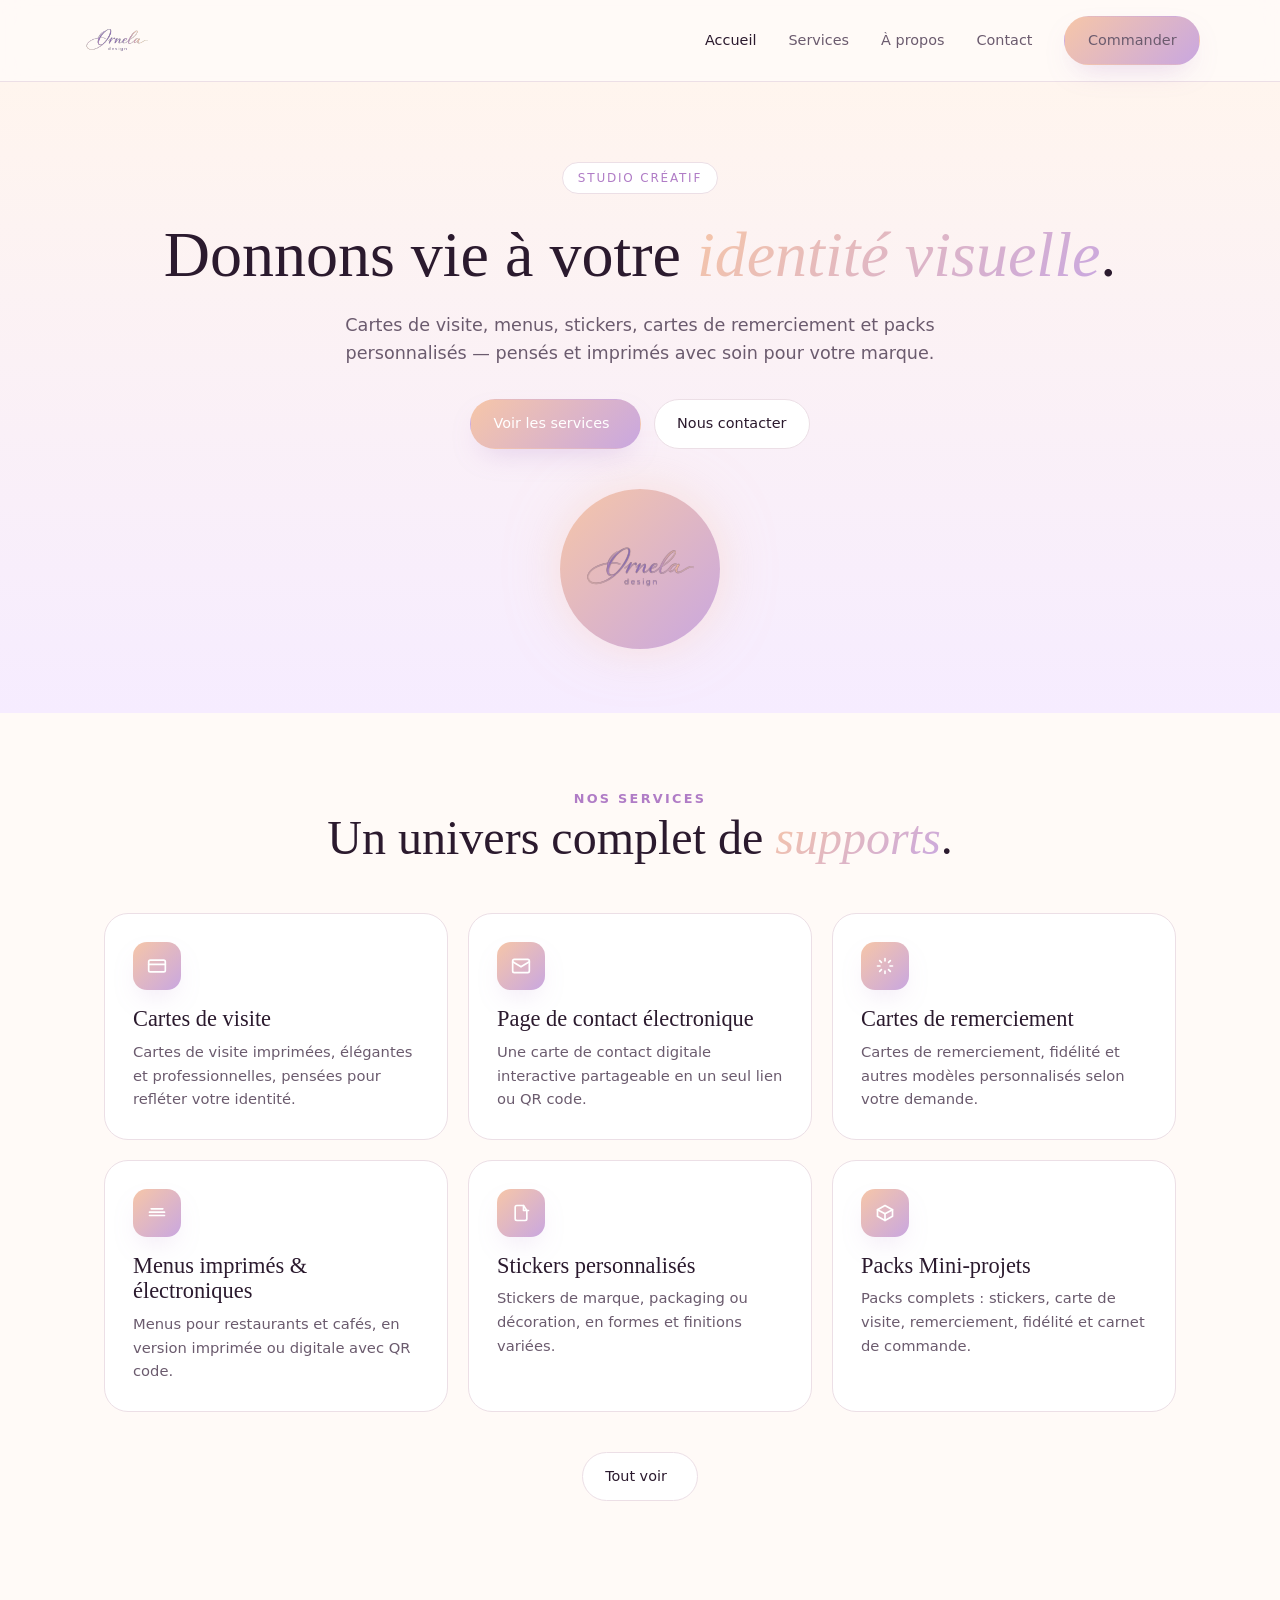
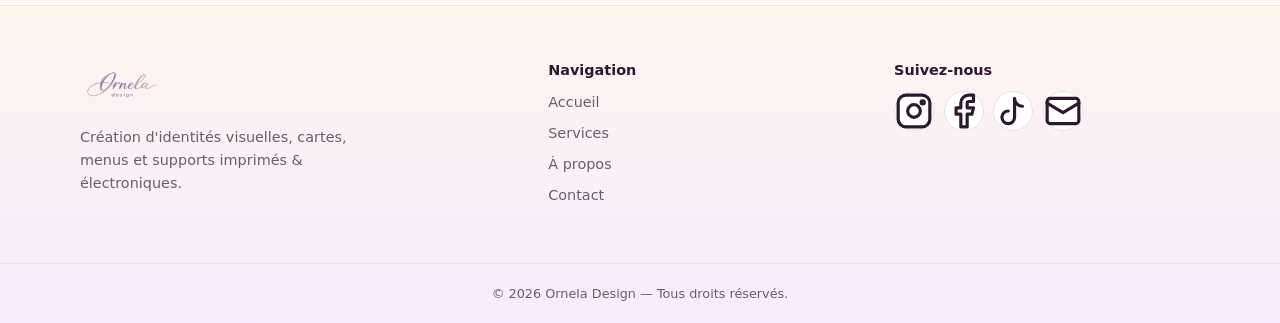
==== commit a9a7faa5: "Update index.html" ====
--- a/index.html
+++ b/index.html
@@ -75,7 +75,7 @@
         <a href="https://www.instagram.com/ornela.design/" target="_blank" rel="noreferrer" aria-label="Instagram" data-icon="instagram"></a>
         <a href="https://www.facebook.com/profile.php?id=61583125166285" target="_blank" rel="noreferrer" aria-label="Facebook" data-icon="facebook"></a>
         <a href="https://www.tiktok.com/@ornela.design" target="_blank" rel="noreferrer" aria-label="TikTok" data-icon="tiktok"></a>
-        <a href="mailto:contact@ornela.design" aria-label="Email" data-icon="email"></a>
+        <a href="mailto:ornela.design.09@gmail.com" aria-label="Email" data-icon="email"></a>
       </div>
     </div>
   </div>
--- a/css/styles.css
+++ b/css/styles.css
@@ -0,0 +1,260 @@
+/* Ornela Design — Static stylesheet */
+:root {
+  --background: #fffaf7;
+  --foreground: #2b1a2e;
+  --muted: #f4ecf2;
+  --muted-foreground: #6b5b6e;
+  --border: #ecdfe6;
+  --card: #ffffff;
+  --primary: #b07cc6;
+  --primary-foreground: #ffffff;
+  --peach: #f6c6a8;
+  --lavender: #c9a7e0;
+  --gradient-brand: linear-gradient(135deg, #f6c6a8 0%, #c9a7e0 100%);
+  --gradient-soft: linear-gradient(180deg, #fff5ee 0%, #f6ecff 100%);
+  --shadow-soft: 0 12px 30px -12px rgba(176, 124, 198, 0.35);
+  --shadow-glow: 0 0 60px -10px rgba(246, 198, 168, 0.6);
+  --font-serif: "Cormorant Garamond", Georgia, serif;
+  --font-sans: "Inter", system-ui, -apple-system, sans-serif;
+}
+
+* { box-sizing: border-box; }
+html, body { margin: 0; padding: 0; }
+body {
+  font-family: var(--font-sans);
+  color: var(--foreground);
+  background: var(--background);
+  line-height: 1.6;
+  -webkit-font-smoothing: antialiased;
+}
+img { max-width: 100%; display: block; }
+a { color: inherit; text-decoration: none; }
+
+h1, h2, h3, h4 {
+  font-family: var(--font-serif);
+  font-weight: 500;
+  line-height: 1.15;
+  margin: 0;
+}
+h1 { font-size: clamp(2.5rem, 5vw, 4rem); }
+h2 { font-size: clamp(2rem, 4vw, 3rem); }
+h3 { font-size: 1.4rem; }
+p  { margin: 0; }
+
+.container { max-width: 1120px; margin: 0 auto; padding: 0 1.5rem; }
+.text-gradient {
+  background: var(--gradient-brand);
+  -webkit-background-clip: text;
+  background-clip: text;
+  color: transparent;
+  font-style: italic;
+}
+.bg-soft { background: var(--gradient-soft); }
+.muted { color: var(--muted-foreground); }
+.eyebrow {
+  font-size: .8rem;
+  font-weight: 600;
+  letter-spacing: .18em;
+  text-transform: uppercase;
+  color: var(--primary);
+}
+
+/* Buttons */
+.btn {
+  display: inline-flex;
+  align-items: center;
+  gap: .5rem;
+  padding: .75rem 1.4rem;
+  border-radius: 999px;
+  font-size: .9rem;
+  font-weight: 500;
+  cursor: pointer;
+  border: 1px solid transparent;
+  transition: transform .2s ease, box-shadow .2s ease;
+}
+.btn-primary {
+  background: var(--gradient-brand);
+  color: var(--primary-foreground);
+  box-shadow: var(--shadow-soft);
+}
+.btn-primary:hover { transform: translateY(-2px) scale(1.02); }
+.btn-outline {
+  border: 1px solid var(--border);
+  background: var(--card);
+}
+.btn-outline:hover { background: var(--muted); }
+
+/* Header */
+.site-header {
+  position: sticky; top: 0; z-index: 50;
+  background: rgba(255, 250, 247, 0.85);
+  backdrop-filter: blur(14px);
+  border-bottom: 1px solid var(--border);
+}
+.nav {
+  display: flex; align-items: center; justify-content: space-between;
+  padding: 1rem 0;
+}
+.logo { display: flex; align-items: center; gap: .6rem; }
+.logo img { height: 42px; width: auto; }
+.nav-links { display: flex; align-items: center; gap: 2rem; }
+.nav-links a {
+  font-size: .9rem; color: var(--muted-foreground);
+  transition: color .2s;
+}
+.nav-links a:hover, .nav-links a.active { color: var(--foreground); font-weight: 500; }
+.nav-toggle { display: none; background: none; border: 0; cursor: pointer; }
+.mobile-menu { display: none; border-top: 1px solid var(--border); background: var(--card); }
+.mobile-menu a { display: block; padding: .8rem 1.5rem; color: var(--muted-foreground); }
+.mobile-menu a:hover { background: var(--muted); color: var(--foreground); }
+
+@media (max-width: 820px) {
+  .nav-links { display: none; }
+  .nav-toggle { display: inline-flex; }
+  .mobile-menu.open { display: block; }
+}
+
+/* Hero */
+.hero { padding: 5rem 0 4rem; text-align: center; }
+.hero .badge {
+  display: inline-block;
+  padding: .35rem .9rem;
+  border-radius: 999px;
+  background: var(--card);
+  border: 1px solid var(--border);
+  font-size: .75rem;
+  letter-spacing: .15em;
+  text-transform: uppercase;
+  color: var(--primary);
+  margin-bottom: 1.5rem;
+}
+.hero p.lead { max-width: 640px; margin: 1.2rem auto 2rem; font-size: 1.1rem; color: var(--muted-foreground); }
+.hero-actions { display: flex; justify-content: center; gap: .8rem; flex-wrap: wrap; }
+.hero-logo {
+  margin: 2.5rem auto 0;
+  width: 160px; height: 160px;
+  border-radius: 50%;
+  background: var(--gradient-brand);
+  display: grid; place-items: center;
+  box-shadow: var(--shadow-glow);
+  animation: float 6s ease-in-out infinite;
+}
+.hero-logo img { width: 80%; height: auto; }
+@keyframes float {
+  0%,100% { transform: translateY(0); }
+  50% { transform: translateY(-12px); }
+}
+
+/* Sections */
+section { padding: 4.5rem 0; }
+.section-head { text-align: center; margin-bottom: 3rem; }
+.section-head p { max-width: 620px; margin: 1rem auto 0; color: var(--muted-foreground); }
+
+/* Cards grid */
+.grid {
+  display: grid;
+  gap: 1.25rem;
+  grid-template-columns: repeat(auto-fit, minmax(260px, 1fr));
+}
+.card {
+  background: var(--card);
+  border: 1px solid var(--border);
+  border-radius: 24px;
+  padding: 1.75rem;
+  transition: transform .25s, box-shadow .25s;
+  position: relative;
+  overflow: hidden;
+}
+.card:hover { transform: translateY(-4px); box-shadow: var(--shadow-soft); }
+.card .icon {
+  width: 48px; height: 48px; border-radius: 14px;
+  background: var(--gradient-brand);
+  color: #fff;
+  display: grid; place-items: center;
+  margin-bottom: 1rem;
+  box-shadow: var(--shadow-soft);
+}
+.card h3 { margin-bottom: .5rem; }
+.card p  { color: var(--muted-foreground); font-size: .92rem; }
+
+/* Pack */
+.pack {
+  display: grid; gap: 2.5rem; align-items: center;
+  grid-template-columns: 1fr 1fr;
+  background: var(--card);
+  border: 1px solid var(--border);
+  border-radius: 32px;
+  padding: 3rem;
+}
+@media (max-width: 820px) { .pack { grid-template-columns: 1fr; padding: 2rem; } }
+.pack ul { list-style: none; padding: 0; margin: 0; display: grid; gap: .6rem; }
+.pack li {
+  display: flex; align-items: center; gap: .8rem;
+  background: var(--background);
+  border: 1px solid var(--border);
+  padding: .75rem 1rem;
+  border-radius: 14px;
+  font-size: .9rem; font-weight: 500;
+}
+.pack .check {
+  width: 26px; height: 26px; border-radius: 50%;
+  background: var(--gradient-brand); color: #fff;
+  display: grid; place-items: center; font-size: .8rem;
+}
+
+/* Values */
+.values { display: grid; gap: 1.25rem; grid-template-columns: repeat(auto-fit, minmax(240px, 1fr)); }
+
+/* Form */
+.form { max-width: 560px; margin: 0 auto; display: grid; gap: 1rem; }
+.form label { font-size: .85rem; font-weight: 500; }
+.form input, .form textarea {
+  width: 100%; padding: .8rem 1rem;
+  border: 1px solid var(--border);
+  border-radius: 14px;
+  font-family: inherit; font-size: .95rem;
+  background: var(--card);
+}
+.form input:focus, .form textarea:focus {
+  outline: 2px solid var(--lavender);
+  outline-offset: 1px;
+}
+.form textarea { min-height: 140px; resize: vertical; }
+
+/* Contact options */
+.contact-options { display: grid; gap: 1rem; grid-template-columns: repeat(auto-fit, minmax(220px, 1fr)); margin-top: 2rem; }
+.contact-options a {
+  display: flex; align-items: center; gap: .8rem;
+  padding: 1rem 1.2rem;
+  border: 1px solid var(--border);
+  border-radius: 18px;
+  background: var(--card);
+  transition: all .2s;
+}
+.contact-options a:hover { background: var(--gradient-brand); color: #fff; border-color: transparent; }
+
+/* Footer */
+.site-footer {
+  border-top: 1px solid var(--border);
+  background: var(--gradient-soft);
+  margin-top: 2rem;
+}
+.footer-grid {
+  display: grid; gap: 2.5rem;
+  grid-template-columns: 1.4fr 1fr 1fr;
+  padding: 3.5rem 0;
+}
+@media (max-width: 820px) { .footer-grid { grid-template-columns: 1fr; } }
+.footer-grid h4 { font-family: var(--font-sans); font-size: .9rem; font-weight: 600; margin-bottom: .8rem; }
+.footer-grid ul { list-style: none; padding: 0; margin: 0; display: grid; gap: .5rem; font-size: .9rem; color: var(--muted-foreground); }
+.socials { display: flex; gap: .6rem; }
+.socials a {
+  width: 40px; height: 40px; border-radius: 50%;
+  border: 1px solid var(--border); background: var(--card);
+  display: grid; place-items: center; transition: all .2s;
+}
+.socials a:hover { background: var(--gradient-brand); color: #fff; border-color: transparent; }
+.copy { text-align: center; padding: 1.2rem; font-size: .8rem; color: var(--muted-foreground); border-top: 1px solid var(--border); }
+
+/* Icon */
+.icon svg { width: 20px; height: 20px; }
